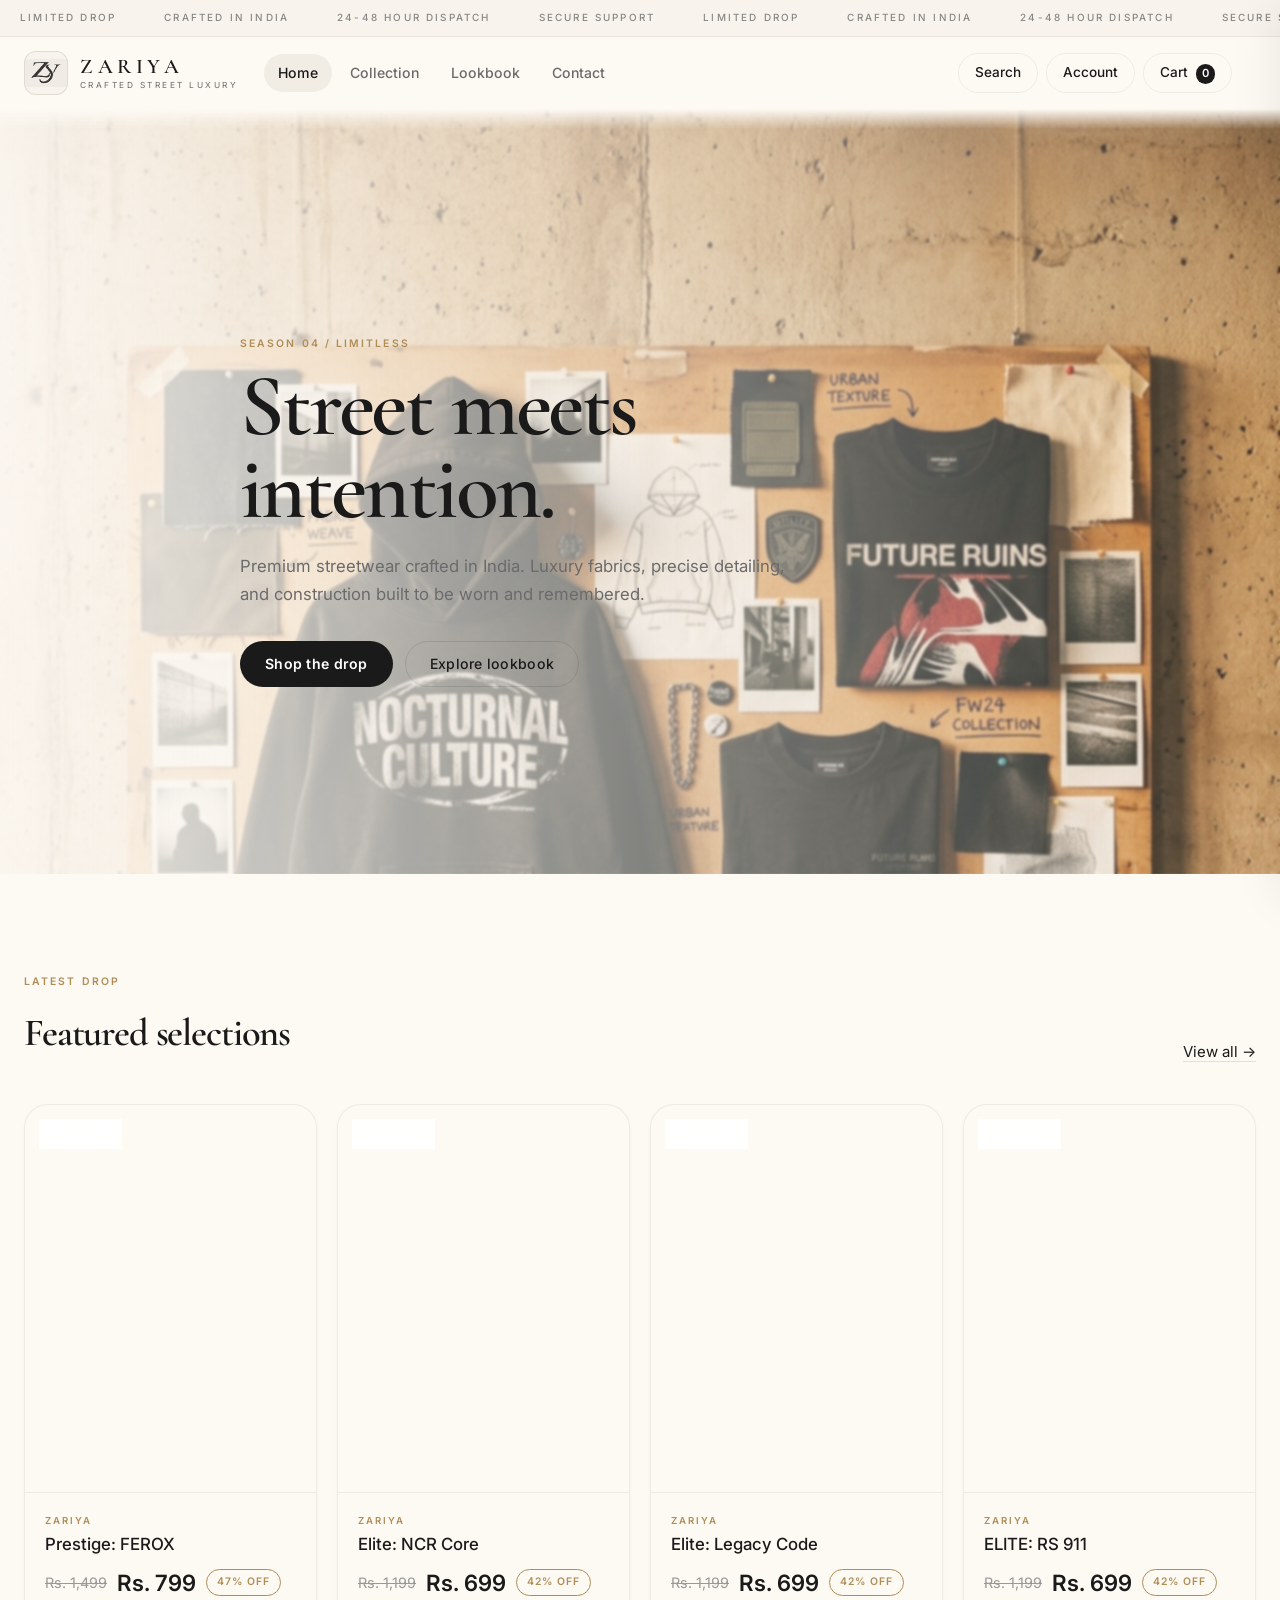
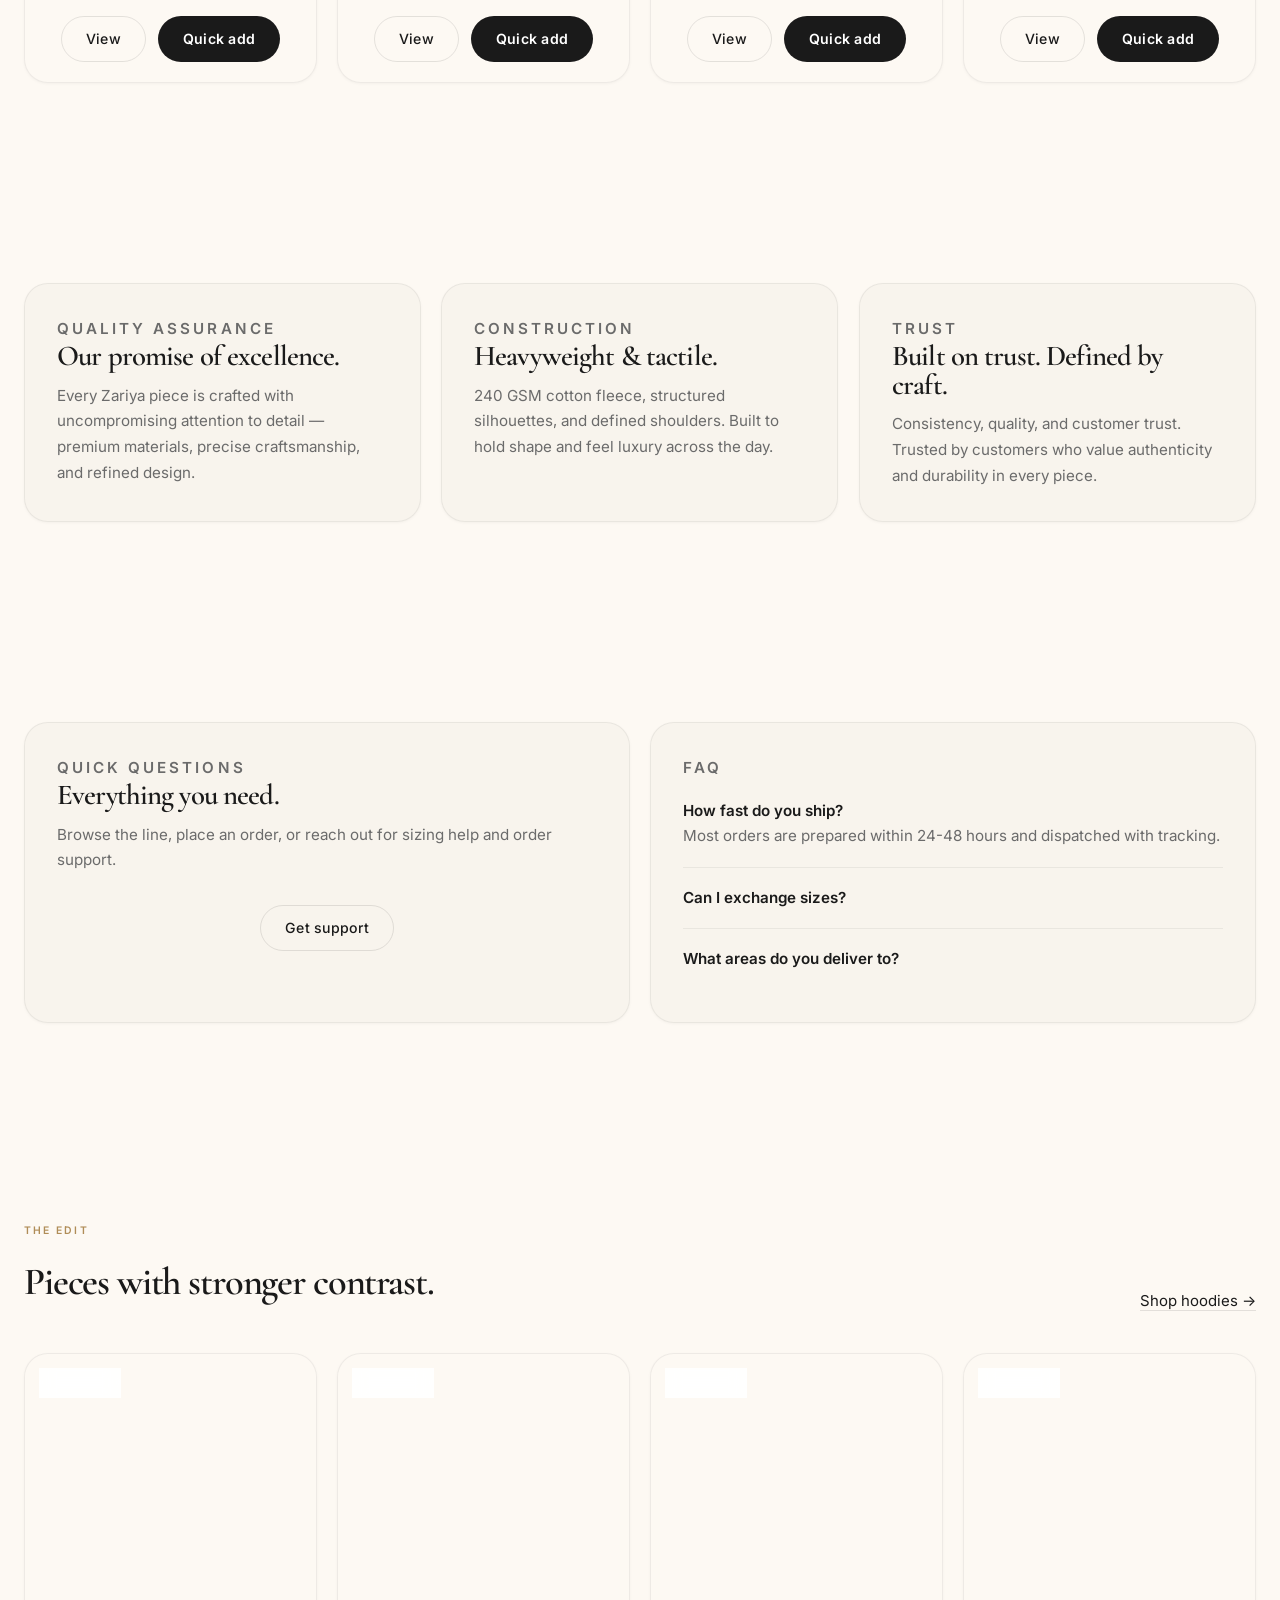
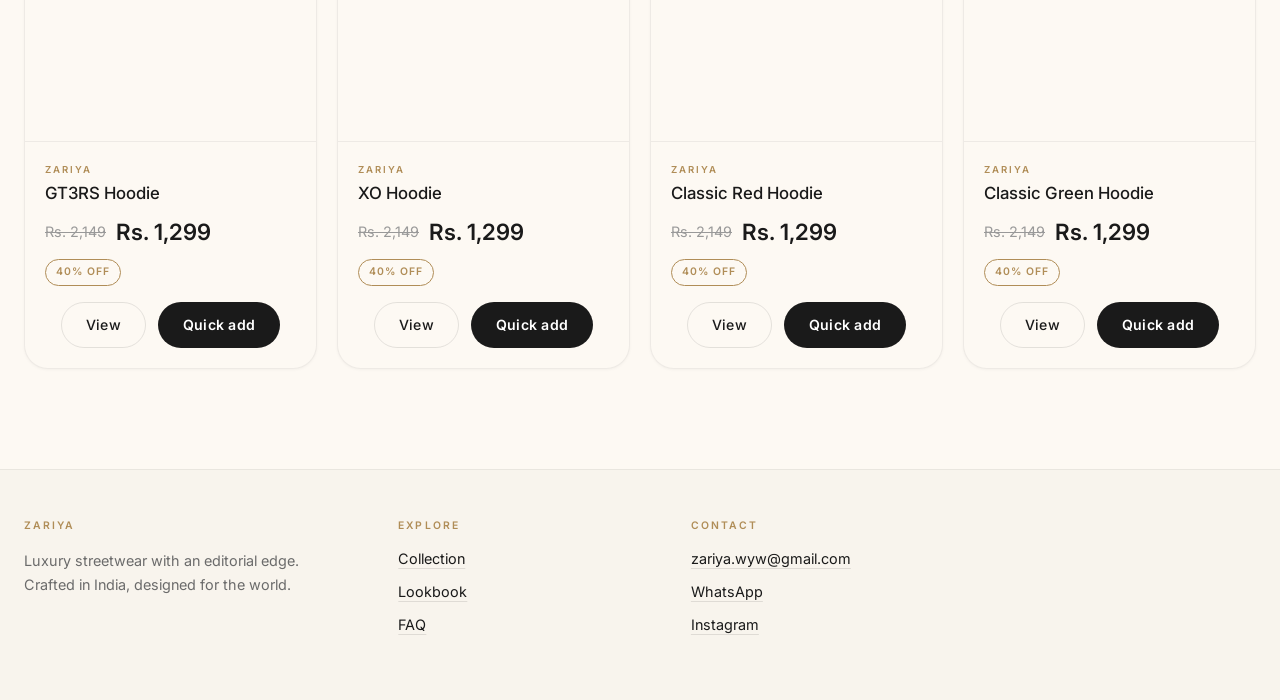
==== website/static-clone/index.html @ 21ad6975 "chore: prepare for deployment" ====
<!doctype html>
<html lang="en">
<head>
  <meta charset="UTF-8">
  <meta name="viewport" content="width=device-width, initial-scale=1.0">
  <title>Zariya | Crafted Street Luxury</title>
  <meta name="description" content="Zariya — luxury streetwear crafted in India. Limited drops, premium construction, and an editorial edge built for the culture.">
  <link rel="stylesheet" href="styles.css">
</head>
<body data-page="home">
  <!-- SPLASH SCREEN -->
  <div class="splash-screen" id="splash-screen">
    <span class="splash-text">ZARIYA</span>
    <img class="splash-logo" src="images/logo.jpeg" alt="Zariya monogram">
    <span class="splash-subtitle">crafted street luxury</span>
  </div>

  <header class="site-header">
    <div class="announcement-bar">
      <div class="marquee-track">
        <span>LIMITED DROP</span><span>CRAFTED IN INDIA</span><span>24-48 HOUR DISPATCH</span><span>SECURE SUPPORT</span><span>LIMITED DROP</span><span>CRAFTED IN INDIA</span><span>24-48 HOUR DISPATCH</span><span>SECURE SUPPORT</span>
      </div>
    </div>
    <div class="container header-row">
      <button class="menu-toggle" type="button" data-action="menu">Menu</button>
      <a class="logo" href="index.html" aria-label="Zariya home">
        <span class="logo-mark" aria-hidden="true"><img class="logo-monogram" src="images/logo.jpeg" alt=""></span>
        <span class="logo-word">
          <span class="logo-title">ZARIYA</span>
          <span class="logo-subtitle">crafted street luxury</span>
        </span>
      </a>
      <nav class="main-nav">
        <a class="active" href="index.html">Home</a>
        <a href="collection.html">Collection</a>
        <a href="index.html#lookbook">Lookbook</a>
        <a href="contact.html">Contact</a>
      </nav>
      <div class="header-actions">
        <button type="button" data-action="search">Search</button>
        <button type="button" data-action="account">Account</button>
        <button type="button" data-action="cart">Cart <span class="cart-count" data-cart-count>0</span></button>
      </div>
    </div>
  </header>

  <main>
    <!-- HERO – with product slideshow background -->
    <section class="hero section hero-slideshow">
      <!-- Slideshow background images -->
      <div class="hero-slides" id="hero-slides">
        <div class="hero-slide is-active" style="background-image: url('images/hero_slide_1.png')"></div>
        <div class="hero-slide" style="background-image: url('images/hero_slide_2.png')"></div>
        <div class="hero-slide" style="background-image: url('images/hero_slide_3.png')"></div>
        <div class="hero-slide" style="background-image: url('images/product_tshirt_1.png')"></div>
        <div class="hero-slide" style="background-image: url('images/product_hoodie_1.png')"></div>
      </div>
      <div class="hero-overlay"></div>
      <div class="container hero-grid">
        <div class="hero-copy reveal">
          <p class="eyebrow">Season 04 / Limitless</p>
          <h1>Street meets intention.</h1>
          <p class="hero-text">Premium streetwear crafted in India. Luxury fabrics, precise detailing, and construction built to be worn and remembered.</p>
          <div class="hero-actions">
            <a class="button button-solid" href="collection.html">Shop the drop</a>
            <a class="button button-ghost" href="#lookbook">Explore lookbook</a>
          </div>
        </div>
      </div>
    </section>

    <!-- MARQUEE -->
    <section class="marquee section-tight" aria-label="Brand highlights">
      <div class="marquee-track marquee-track-dark">
        <span>LIMITED QUANTITIES</span><span>EDITORIAL FIT</span><span>FAST SUPPORT</span><span>FREE EXCHANGES</span><span>LIMITED QUANTITIES</span><span>EDITORIAL FIT</span><span>FAST SUPPORT</span><span>FREE EXCHANGES</span>
      </div>
    </section>

    <!-- FEATURED PRODUCTS -->
    <section class="section" id="lookbook">
      <div class="container section-head">
        <div>
          <p class="eyebrow">Latest drop</p>
          <h2>Featured selections</h2>
        </div>
        <a class="text-link" href="collection.html">View all →</a>
      </div>
      <div class="container">
        <div id="featured-grid" class="product-grid"></div>
      </div>
    </section>

    <!-- BRAND PILLARS – 3 clean cards -->
    <section class="section">
      <div class="container editorial-grid">
        <article class="editorial-card reveal">
          <p class="eyebrow">Quality assurance</p>
          <h3>Our promise of excellence.</h3>
          <p>Every Zariya piece is crafted with uncompromising attention to detail — premium materials, precise craftsmanship, and refined design.</p>
        </article>
        <article class="editorial-card reveal">
          <p class="eyebrow">Construction</p>
          <h3>Heavyweight & tactile.</h3>
          <p>240 GSM cotton fleece, structured silhouettes, and defined shoulders. Built to hold shape and feel luxury across the day.</p>
        </article>
        <article class="editorial-card reveal">
          <p class="eyebrow">Trust</p>
          <h3>Built on trust. Defined by craft.</h3>
          <p>Consistency, quality, and customer trust. Trusted by customers who value authenticity and durability in every piece.</p>
        </article>
      </div>
    </section>

    <!-- FAQ + SUPPORT -->
    <section class="section">
      <div class="container split-grid">
        <article class="panel reveal">
          <p class="eyebrow">Quick questions</p>
          <h2>Everything you need.</h2>
          <p>Browse the line, place an order, or reach out for sizing help and order support.</p>
          <div class="inline-actions">
            <a class="button button-ghost" href="contact.html#support">Get support</a>
          </div>
        </article>
        <article class="panel reveal faq-panel">
          <p class="eyebrow">FAQ</p>
          <details open>
            <summary>How fast do you ship?</summary>
            <p>Most orders are prepared within 24-48 hours and dispatched with tracking.</p>
          </details>
          <details>
            <summary>Can I exchange sizes?</summary>
            <p>Yes. Reach out via WhatsApp or email and we'll sort it quickly.</p>
          </details>
          <details>
            <summary>What areas do you deliver to?</summary>
            <p>We deliver across India. International shipping is available on request — reach out to our support team for details.</p>
          </details>
        </article>
      </div>
    </section>

    <!-- THE EDIT – Secondary product grid -->
    <section class="section">
      <div class="container section-head">
        <div>
          <p class="eyebrow">The edit</p>
          <h2>Pieces with stronger contrast.</h2>
        </div>
        <a class="text-link" href="collection.html?type=hoodie">Shop hoodies →</a>
      </div>
      <div class="container">
        <div id="edit-grid" class="product-grid"></div>
      </div>
    </section>
  </main>

  <footer class="site-footer">
    <div class="container footer-grid">
      <div>
        <p class="eyebrow">Zariya</p>
        <p class="footer-copy">Luxury streetwear with an editorial edge. Crafted in India, designed for the world.</p>
      </div>
      <div>
        <p class="eyebrow">Explore</p>
        <div class="footer-links">
          <a href="collection.html">Collection</a>
          <a href="index.html#lookbook">Lookbook</a>
          <a href="contact.html#faq">FAQ</a>
        </div>
      </div>
      <div>
        <p class="eyebrow">Contact</p>
        <div class="footer-links">
          <a href="mailto:zariya.wyw@gmail.com">zariya.wyw@gmail.com</a>
          <a href="https://wa.me/916399008999" target="_blank" rel="noreferrer">WhatsApp</a>
          <a href="https://www.instagram.com/zariya.wear/" target="_blank" rel="noreferrer">Instagram</a>
        </div>
      </div>

    </div>
  </footer>

  <script src="data.js?v=2"></script>
  <script src="app.js?v=2"></script>
  <script>
    // Splash screen — shows once per session
    (function() {
      const splash = document.getElementById('splash-screen');
      if (!splash) return;
      if (sessionStorage.getItem('zariya.splash.seen')) {
        splash.remove();
        return;
      }
      document.body.style.overflow = 'hidden';
      setTimeout(() => {
        splash.classList.add('fade-out');
        document.body.style.overflow = '';
        sessionStorage.setItem('zariya.splash.seen', '1');
        setTimeout(() => splash.remove(), 700);
      }, 2200);
    })();

    // Hero slideshow — smooth crossfade
    (function() {
      const slides = document.querySelectorAll('.hero-slide');
      if (slides.length < 2) return;
      let current = 0;
      setInterval(() => {
        slides[current].classList.remove('is-active');
        current = (current + 1) % slides.length;
        slides[current].classList.add('is-active');
      }, 4000);
    })();
  </script>
</body>
</html>
---- website/static-clone/styles.css ----
@import url('https://fonts.googleapis.com/css2?family=Cormorant+Garamond:wght@400;500;600;700&family=Inter:wght@300;400;500;600&family=Montserrat:wght@400;500;600;700;800&display=swap');

/* ===== DESIGN TOKENS ===== */
:root {
  --bg: #fdf9f3;
  --bg-soft: #f8f4ed;
  --panel: #f2ede4;
  --panel-2: #ebe6dc;
  --line: rgba(0, 0, 0, 0.06);
  --line-strong: rgba(0, 0, 0, 0.10);
  --text: #1a1a1a;
  --text-secondary: #2d2d2d;
  --muted: #6b6b6b;
  --muted-2: #999999;
  --accent: #b08d57;
  --accent-2: #8c6d3f;
  --accent-light: rgba(176, 141, 87, 0.08);
  --paper: #1a1a1a;
  --shadow-sm: 0 1px 3px rgba(0, 0, 0, 0.04);
  --shadow: 0 8px 32px rgba(0, 0, 0, 0.06);
  --shadow-lg: 0 24px 64px rgba(0, 0, 0, 0.08);
  --radius-xl: 24px;
  --radius-lg: 18px;
  --radius-md: 14px;
  --radius-sm: 10px;
  --radius-pill: 999px;
  --ease-out: cubic-bezier(0.16, 1, 0.3, 1);
  --ease-bounce: cubic-bezier(0.34, 1.56, 0.64, 1);
}

/* ===== RESET ===== */
*, *::before, *::after { box-sizing: border-box; }

html {
  scroll-behavior: smooth;
  scroll-padding-top: 100px;
  -webkit-font-smoothing: antialiased;
  -moz-osx-font-smoothing: grayscale;
}

body {
  margin: 0;
  color: var(--text);
  font-family: 'Inter', -apple-system, BlinkMacSystemFont, 'Segoe UI', sans-serif;
  font-weight: 400;
  font-size: 15px;
  line-height: 1.6;
  background: var(--bg);
  min-height: 100vh;
  overflow-x: hidden;
}

body.modal-open,
body.menu-open {
  overflow: hidden;
}

a {
  color: inherit;
  text-decoration: none;
}

button, input, select, textarea {
  font: inherit;
}

button {
  cursor: pointer;
}

img {
  max-width: 100%;
  display: block;
}

/* ===== LAYOUT ===== */
.container {
  width: min(1400px, calc(100% - 48px));
  margin: 0 auto;
}

.section {
  padding: 100px 0;
}

.section-tight {
  padding: 28px 0;
}

.section-head {
  display: flex;
  justify-content: space-between;
  align-items: end;
  gap: 20px;
  margin-bottom: 40px;
}

/* ===== TYPOGRAPHY ===== */
.section-head h2,
.panel h2,
.campaign-card h2,
.editorial-card h3,
.store-card h3,
.product-summary h1,
.hero-copy h1,
.collection-hero h1,
.contact-hero h1 {
  font-family: 'Cormorant Garamond', Georgia, serif;
  letter-spacing: -0.03em;
  color: var(--text);
  font-weight: 600;
}

.section-head h2 {
  margin: 0;
  font-size: clamp(1.8rem, 3vw, 2.8rem);
}

.eyebrow {
  margin: 0 0 12px;
  color: var(--accent);
  text-transform: uppercase;
  letter-spacing: 0.2em;
  font-size: 0.65rem;
  font-weight: 600;
}

.muted {
  color: var(--muted);
}

.text-link {
  color: var(--text);
  text-decoration: underline;
  text-underline-offset: 4px;
  text-decoration-color: var(--line-strong);
  transition: text-decoration-color 0.3s ease;
}

.text-link:hover {
  text-decoration-color: var(--accent);
}

/* ===== HEADER ===== */
.site-header {
  position: sticky;
  top: 0;
  z-index: 50;
  background: var(--bg);
  border-bottom: none;
}

.site-header::after {
  content: '';
  position: absolute;
  bottom: -20px;
  left: 0;
  right: 0;
  height: 20px;
  background: linear-gradient(to bottom, var(--bg), transparent);
  pointer-events: none;
  z-index: 49;
}

.announcement-bar {
  border-bottom: 1px solid var(--line);
  overflow: hidden;
  background: var(--bg-soft);
}

.marquee-track {
  display: inline-flex;
  gap: 48px;
  min-width: max-content;
  padding: 10px 20px;
  text-transform: uppercase;
  letter-spacing: 0.22em;
  font-size: 0.62rem;
  font-weight: 500;
  color: var(--muted);
  animation: marquee 28s linear infinite;
}

.marquee-track span {
  opacity: 0.8;
  white-space: nowrap;
}

.marquee-track-dark {
  color: var(--text-secondary);
}

.header-row {
  min-height: 72px;
  display: grid;
  grid-template-columns: auto auto minmax(0, 1fr) auto;
  align-items: center;
  gap: 24px;
}

/* ===== LOGO ===== */
.logo {
  display: inline-flex;
  align-items: center;
  gap: 12px;
  padding: 8px 2px 8px 0;
  min-width: 0;
  justify-self: start;
  transition: opacity 0.3s ease;
}

.logo:hover {
  opacity: 0.7;
}

.logo-mark {
  position: relative;
  width: 44px;
  height: 44px;
  border-radius: 12px;
  border: 1px solid var(--line-strong);
  background: var(--bg-soft);
  overflow: hidden;
  flex: 0 0 auto;
  transition: transform 0.4s var(--ease-bounce);
}

.logo-mark::before { content: none; }
.logo-mark::after { content: none; }

.logo-monogram {
  width: 100%;
  height: 100%;
  object-fit: contain;
  display: block;
  mix-blend-mode: multiply;
}

.logo-word {
  display: grid;
  line-height: 1;
  gap: 3px;
}

.logo-title {
  font-family: 'Cormorant Garamond', Georgia, serif;
  font-size: 1.3rem;
  letter-spacing: 0.22em;
  text-transform: uppercase;
  color: var(--text);
  font-weight: 600;
}

.logo-subtitle {
  font-size: 0.52rem;
  letter-spacing: 0.3em;
  text-transform: uppercase;
  color: var(--muted);
  white-space: nowrap;
}

.logo:hover .logo-mark {
  transform: rotate(3deg) scale(1.04);
}

/* ===== NAVIGATION ===== */
.main-nav {
  display: flex;
  flex-wrap: wrap;
  gap: 4px;
}

.main-nav a {
  color: var(--muted);
  transition: all 0.3s ease;
  padding: 8px 14px;
  border-radius: var(--radius-pill);
  font-size: 0.88rem;
  font-weight: 500;
}

.main-nav a:hover {
  color: var(--text);
  background: var(--panel);
}

.main-nav a.active {
  color: var(--text);
  background: var(--panel);
}

.header-actions {
  display: flex;
  align-items: center;
  gap: 8px;
  flex-wrap: wrap;
  justify-self: end;
  margin-left: auto;
}

.header-actions button,
.menu-toggle {
  border: 1px solid var(--line);
  background: transparent;
  color: var(--text);
  border-radius: var(--radius-pill);
  padding: 8px 16px;
  font-size: 0.85rem;
  font-weight: 500;
  transition: all 0.3s ease;
}

.header-actions button:hover,
.menu-toggle:hover {
  background: var(--panel);
  border-color: var(--line-strong);
}

.menu-toggle {
  display: none;
}

.cart-count {
  display: inline-flex;
  align-items: center;
  justify-content: center;
  min-width: 1.2rem;
  height: 1.2rem;
  margin-left: 4px;
  border-radius: 999px;
  background: var(--text);
  color: #fff;
  font-size: 0.7rem;
  font-weight: 600;
}

/* ===== HERO ===== */
.hero {
  padding-top: 80px;
  padding-bottom: 40px;
}

.hero-grid {
  display: grid;
  grid-template-columns: 1fr;
  gap: 48px;
  align-items: center;
  text-align: center;
  max-width: 800px;
  margin: 0 auto;
}

.hero-copy,
.hero-visual,
.collection-hero-grid > *,
.contact-hero-grid > * {
  min-width: 0;
}

.hero-copy h1,
.collection-hero h1,
.contact-hero h1 {
  margin: 0;
  font-size: clamp(3rem, 7vw, 5.5rem);
  line-height: 0.95;
  text-wrap: balance;
}

.hero-text {
  max-width: 50ch;
  font-size: 1.05rem;
  line-height: 1.7;
  color: var(--muted);
  margin: 20px auto 0;
}

.hero-actions,
.inline-actions,
.action-row,
.card-actions {
  display: flex;
  flex-wrap: wrap;
  gap: 12px;
  margin-top: 32px;
  justify-content: center;
}

.hero-visual {
  display: none;
}

/* ===== HERO SLIDESHOW ===== */
.hero-slideshow {
  position: relative;
  overflow: hidden;
  min-height: 85vh;
  display: flex;
  align-items: center;
}

.hero-slides {
  position: absolute;
  inset: 0;
  z-index: 0;
}

.hero-slide {
  position: absolute;
  inset: 0;
  background-size: cover;
  background-position: center top;
  opacity: 0;
  transition: opacity 1.5s ease-in-out;
  will-change: opacity;
}

.hero-slide.is-active {
  opacity: 1;
}

.hero-overlay {
  position: absolute;
  inset: 0;
  z-index: 1;
  background: linear-gradient(
    90deg,
    rgba(253, 249, 243, 0.95) 0%,
    rgba(253, 249, 243, 0.6) 40%,
    rgba(253, 249, 243, 0.1) 100%
  );
  backdrop-filter: blur(1px);
}

.hero-slideshow .container {
  position: relative;
  z-index: 2;
}

.hero-slideshow .hero-copy {
  text-align: left;
  max-width: 640px;
}

.hero-slideshow .hero-actions {
  justify-content: flex-start;
}

.hero-slideshow .hero-text {
  margin: 20px 0 0;
}

/* ===== MARQUEE ===== */
.marquee {
  border-top: 1px solid var(--line);
  border-bottom: 1px solid var(--line);
  overflow: hidden;
  background: var(--bg-soft);
}

/* Hide the marquee banner under the hero on home page */
[data-page="home"] main > .marquee {
  display: none;
}

/* ===== CARDS ===== */
.campaign-card,
.panel,
.editorial-card,
.store-card,
.product-card,
.filter-panel,
.product-summary,
.contact-form,
.contact-side .panel,
.faq-panel,
.modal-card,
.side-drawer,
.mobile-menu-inner,
.collection-hero-panel {
  border: 1px solid var(--line);
  border-radius: var(--radius-xl);
  background: var(--bg-soft);
  box-shadow: var(--shadow-sm);
}

.campaign-card {
  padding: 32px;
  min-height: 100%;
  position: relative;
  overflow: hidden;
  background: var(--bg-soft);
}

.campaign-card::before {
  content: '';
  position: absolute;
  inset: 0;
  background: radial-gradient(circle at 80% 0%, var(--accent-light), transparent 60%);
  pointer-events: none;
}

.campaign-card-large {
  min-height: 280px;
  display: flex;
  flex-direction: column;
  justify-content: space-between;
}

.campaign-card-large h2 {
  margin: 0;
  font-size: clamp(1.8rem, 3vw, 3rem);
  line-height: 1;
}

.campaign-card p,
.campaign-card span,
.campaign-card strong,
.campaign-card h2 {
  position: relative;
  z-index: 1;
}

.campaign-card-small {
  min-height: 160px;
  display: flex;
  flex-direction: column;
  justify-content: end;
}

.campaign-card-small span {
  color: var(--accent);
  letter-spacing: 0.3em;
  font-size: 0.7rem;
  font-weight: 600;
}

.campaign-card-small strong {
  display: block;
  margin: 12px 0 6px;
  font-size: 1.2rem;
}

.campaign-card-small p {
  color: var(--muted);
  margin: 0;
  line-height: 1.6;
  font-size: 0.9rem;
}

.campaign-card-small.alt::before {
  background: radial-gradient(circle at 20% 80%, var(--accent-light), transparent 50%);
}

/* ===== EDITORIAL ===== */
.editorial-grid,
.split-grid,
.contact-layout,
.location-grid,
.faq-grid {
  display: grid;
  gap: 20px;
}

.editorial-grid {
  grid-template-columns: repeat(3, minmax(0, 1fr));
}

.editorial-card,
.store-card,
.panel,
.contact-form,
.contact-side .panel,
.collection-hero-panel,
.filter-panel {
  padding: 32px;
}

.filter-panel .eyebrow {
  font-size: 0.6rem;
}

.filter-panel .filter-stack {
  display: grid;
  gap: 8px;
}

.editorial-card h3,
.store-card h3,
.panel h2 {
  margin: 0 0 12px;
  font-size: 1.8rem;
  line-height: 1;
}

.editorial-card p,
.store-card p,
.panel p {
  margin: 0;
  color: var(--muted);
  line-height: 1.7;
  font-size: 0.95rem;
}

.editorial-card {
  background: var(--bg-soft);
  transition: transform 0.5s var(--ease-out), box-shadow 0.5s var(--ease-out);
}

.editorial-card:hover {
  transform: translateY(-4px) !important;
  box-shadow: var(--shadow-lg);
}

/* ===== SPLIT / FAQ ===== */
.split-grid {
  grid-template-columns: minmax(0, 1fr) minmax(0, 1fr);
}

.faq-panel details,
.product-details details {
  padding: 18px 0;
  border-top: 1px solid var(--line);
}

.faq-panel details:first-of-type,
.product-details details:first-of-type {
  border-top: 0;
}

/* FAQ grid items on the contact page - each is a standalone panel */
.faq-grid details.panel {
  padding: 28px 32px;
  border-top: none;
}

.faq-grid details.panel summary {
  font-size: 1rem;
  line-height: 1.4;
  margin-bottom: 0;
}

.faq-grid details[open].panel summary {
  margin-bottom: 12px;
}

.faq-grid details.panel p {
  margin: 0;
  color: var(--muted);
  line-height: 1.7;
  font-size: 0.92rem;
}

summary {
  list-style: none;
  cursor: pointer;
  font-weight: 600;
  font-size: 0.95rem;
  transition: color 0.3s ease;
}

summary:hover {
  color: var(--accent);
}

summary::-webkit-details-marker {
  display: none;
}

.faq-panel p,
.product-details p,
.faq-grid p {
  color: var(--muted);
  line-height: 1.7;
}

/* ===== BUTTONS ===== */
.button {
  position: relative;
  display: inline-flex;
  align-items: center;
  justify-content: center;
  gap: 8px;
  min-height: 46px;
  border-radius: var(--radius-pill);
  padding: 0 24px;
  border: 1px solid var(--line-strong);
  background: transparent;
  color: var(--text);
  font-weight: 500;
  font-size: 0.88rem;
  letter-spacing: 0.02em;
  transition: all 0.3s var(--ease-out);
  overflow: hidden;
}

.button::before {
  content: none;
}

.button:hover:not(:active) {
  transform: translateY(-1px);
  box-shadow: var(--shadow);
}

.button:active {
  transform: translateY(0);
}

.button-solid {
  background: var(--text);
  border-color: transparent;
  color: #fff;
  font-weight: 600;
}

.button-solid:hover:not(:active) {
  background: var(--text-secondary);
  box-shadow: 0 8px 24px rgba(0, 0, 0, 0.15);
}

.button-ghost {
  background: transparent;
}

.button-ghost:hover:not(:active) {
  background: var(--panel);
  border-color: var(--line-strong);
}

/* ===== PRODUCT GRID ===== */
.product-grid {
  display: grid;
  grid-template-columns: repeat(4, minmax(0, 1fr));
  gap: 20px;
}

.product-card {
  overflow: hidden;
  background: var(--bg);
  transition: transform 0.5s var(--ease-out), box-shadow 0.5s var(--ease-out);
}

.product-card:hover {
  transform: translateY(-6px) !important;
  box-shadow: var(--shadow-lg);
}

.product-card-media {
  display: block;
  position: relative;
  aspect-ratio: 3 / 4;
  overflow: hidden;
  border-bottom: 1px solid var(--line);
}

.product-card-art,
.product-gallery-main,
.search-result-art {
  position: relative;
  isolation: isolate;
  overflow: hidden;
  background: var(--panel);
}

.product-card-art::before,
.product-gallery-main::before,
.search-result-art::before {
  content: '';
  position: absolute;
  inset: 0;
  background: linear-gradient(180deg, rgba(255, 255, 255, 0) 0%, rgba(0, 0, 0, 0.15) 100%);
  z-index: 1;
}

.product-card-art::after,
.product-gallery-main::after,
.search-result-art::after {
  content: '';
  position: absolute;
  inset: 0;
  background: linear-gradient(180deg, transparent 50%, rgba(0, 0, 0, 0.25) 100%);
  z-index: 2;
}

.product-card-image,
.search-result-image,
.drawer-item-image,
.product-hero-image {
  position: absolute;
  inset: 0;
  width: 100%;
  height: 100%;
  object-fit: cover;
  object-position: center;
  z-index: 0;
  transition: transform 0.7s var(--ease-out);
}

.product-card:hover .product-card-image {
  transform: scale(1.06);
}

.product-card-art span,
.search-result-art span,
.gallery-main-label {
  position: absolute;
  left: 18px;
  bottom: 16px;
  z-index: 3;
  font-family: 'Cormorant Garamond', Georgia, serif;
  font-size: 1.6rem;
  line-height: 0.95;
  letter-spacing: 0.02em;
  text-transform: uppercase;
  color: #fff;
  font-weight: 600;
}

.product-card-art span {
  max-width: 72%;
}

.gallery-main-label {
  left: 28px;
  bottom: 28px;
  max-width: 72%;
  font-size: clamp(2.5rem, 5vw, 4.5rem);
  line-height: 0.9;
}

.product-card-badge {
  position: absolute;
  top: 14px;
  left: 14px;
  z-index: 3;
  border-radius: var(--radius-pill);
  padding: 6px 12px;
  background: rgba(255, 255, 255, 0.92);
  backdrop-filter: blur(8px);
  border: 1px solid rgba(0, 0, 0, 0.06);
  font-size: 0.6rem;
  text-transform: uppercase;
  letter-spacing: 0.18em;
  font-weight: 600;
  color: var(--text);
}

.product-card-body {
  padding: 20px;
}

.vendor {
  margin: 0 0 6px;
  color: var(--accent);
  letter-spacing: 0.2em;
  text-transform: uppercase;
  font-size: 0.6rem;
  font-weight: 600;
}

.product-title {
  margin: 0 0 10px;
  font-size: 1.05rem;
  line-height: 1.2;
  font-weight: 500;
}

.price-row {
  display: flex;
  flex-wrap: wrap;
  align-items: center;
  gap: 10px;
}

.old-price {
  color: var(--muted-2);
  text-decoration: line-through;
  font-size: 0.9rem;
}

.price {
  font-size: 1.4rem;
  font-weight: 600;
}

.badge {
  border-radius: var(--radius-pill);
  padding: 4px 10px;
  border: 1px solid var(--accent);
  color: var(--accent);
  font-size: 0.65rem;
  letter-spacing: 0.1em;
  font-weight: 600;
}

.card-actions {
  margin-top: 16px;
}

/* ===== COLLECTION HERO ===== */
.collection-hero-grid,
.contact-hero-grid {
  display: grid;
  grid-template-columns: minmax(0, 1.1fr) minmax(300px, 0.9fr);
  gap: 40px;
  align-items: center;
}

.collection-hero h1,
.contact-hero h1 {
  margin: 0;
  font-size: clamp(2.6rem, 6vw, 4.5rem);
  line-height: 0.95;
}

.collection-hero-panel .mini-stats {
  display: grid;
  grid-template-columns: repeat(3, minmax(0, 1fr));
  gap: 12px;
  margin: 18px 0;
}

.collection-hero-panel .mini-stats div {
  padding: 16px;
  border: 1px solid var(--line);
  border-radius: var(--radius-md);
  background: var(--bg-soft);
}

.collection-hero-panel .mini-stats strong {
  display: block;
  font-size: 1.2rem;
  margin-bottom: 4px;
}

.collection-hero-panel .mini-stats span {
  color: var(--muted);
  font-size: 0.8rem;
}

/* ===== TOOLBAR ===== */
.collection-toolbar {
  display: grid;
  grid-template-columns: 1fr 240px auto;
  gap: 14px;
  align-items: end;
}

.field {
  display: grid;
  gap: 8px;
}

.field span {
  color: var(--muted);
  font-size: 0.7rem;
  letter-spacing: 0.14em;
  text-transform: uppercase;
  font-weight: 600;
}

/* ===== INPUTS ===== */
.field input,
.field select,
.field textarea,
.newsletter-form input,
.contact-form input,
.contact-form select,
.contact-form textarea {
  width: 100%;
  border: 1px solid var(--line-strong);
  border-radius: var(--radius-md);
  padding: 12px 16px;
  color: var(--text);
  background: var(--bg);
  outline: none;
  font-size: 0.9rem;
  transition: all 0.3s ease;
}

.field input:focus,
.field select:focus,
.field textarea:focus,
.newsletter-form input:focus,
.contact-form input:focus,
.contact-form select:focus,
.contact-form textarea:focus,
input:focus,
textarea:focus,
select:focus {
  border-color: var(--accent);
  box-shadow: 0 0 0 3px var(--accent-light);
}

input[type="email"],
input[type="password"],
input[type="text"],
input[type="search"],
textarea,
select {
  transition: all 0.3s ease;
}

/* ===== AUTH ===== */
.auth-tabs {
  display: flex;
  gap: 12px;
  margin-bottom: 24px;
  border-bottom: 1px solid var(--line);
}

.auth-tab {
  flex: 1;
  padding: 12px 0;
  border: none;
  background: none;
  color: var(--muted);
  font-size: 0.88rem;
  font-weight: 500;
  letter-spacing: 0.06em;
  text-transform: uppercase;
  transition: color 0.3s ease;
  position: relative;
}

.auth-tab:hover {
  color: var(--text);
}

.auth-tab.active {
  color: var(--text);
}

.auth-tab.active::after {
  content: '';
  position: absolute;
  bottom: -1px;
  left: 0;
  right: 0;
  height: 2px;
  background: var(--text);
}

.auth-form {
  display: none;
  gap: 14px;
  opacity: 1;
  pointer-events: auto;
}

.auth-form.active {
  display: grid;
}

/* ===== COLLECTION LAYOUT ===== */
.collection-layout {
  display: grid;
  grid-template-columns: 260px minmax(0, 1fr);
  gap: 28px;
  align-items: start;
}

.filter-stack {
  display: grid;
  gap: 8px;
}

.chip,
.size-button,
.quantity-control button {
  border: 1px solid var(--line-strong);
  border-radius: var(--radius-pill);
  background: transparent;
  color: var(--text);
  padding: 10px 16px;
  font-size: 0.88rem;
  font-weight: 500;
  transition: all 0.3s ease;
}

.chip {
  display: block;
  width: 100%;
  text-align: left;
  padding: 10px 16px;
  border: 1px solid var(--line);
  background: transparent;
  border-radius: var(--radius-pill);
  color: var(--text);
  font-size: 0.88rem;
  cursor: pointer;
}

.chip:hover {
  background: var(--panel);
  border-color: var(--line-strong);
}

.chip.is-active,
.size-button.is-active {
  background: var(--text);
  border-color: transparent;
  color: #fff;
  font-weight: 600;
}

.size-button {
  transition: all 0.3s var(--ease-bounce);
}

.size-button:hover {
  transform: scale(1.06);
  border-color: var(--text);
}

.size-button.is-active {
  box-shadow: 0 4px 16px rgba(0, 0, 0, 0.12);
}

.panel-note,
.results-bar {
  display: flex;
  justify-content: space-between;
  gap: 12px;
  align-items: end;
  margin-top: 20px;
}

.results-bar {
  margin-bottom: 18px;
}

/* ===== PRODUCT PAGE ===== */
.product-hero {
  padding-top: 48px;
}

.product-gallery {
  display: grid;
  grid-template-columns: minmax(0, 1fr) 240px;
  gap: 14px;
  align-content: start;
}

.product-gallery-main {
  min-height: 600px;
  border-radius: var(--radius-xl);
  border: 1px solid var(--line);
  background: var(--panel);
}

.product-gallery-main::before,
.search-result-art::before {
  border-radius: inherit;
}

.product-gallery-main::after {
  border-radius: inherit;
}

.product-gallery-stack {
  display: grid;
  gap: 14px;
}

.gallery-chip {
  position: relative;
  min-height: 180px;
  padding: 20px;
  display: flex;
  flex-direction: column;
  justify-content: end;
  border: 1px solid var(--line);
  border-radius: var(--radius-lg);
  background: var(--bg-soft);
  overflow: hidden;
}

.gallery-chip::before {
  content: '';
  position: absolute;
  inset: 0;
  background: radial-gradient(circle at 80% 20%, var(--accent-light), transparent 50%);
  z-index: 0;
}

.gallery-chip span,
.gallery-chip strong {
  position: relative;
  z-index: 1;
}

.gallery-chip span {
  color: var(--accent);
  text-transform: uppercase;
  letter-spacing: 0.16em;
  font-size: 0.65rem;
  font-weight: 600;
}

.gallery-chip strong {
  margin-top: 8px;
  font-size: 1.1rem;
}

.product-summary {
  padding: 32px;
}

.product-summary h1 {
  margin: 0 0 12px;
  font-size: clamp(2.5rem, 5vw, 4rem);
  line-height: 0.96;
}

.product-copy {
  color: var(--muted);
  line-height: 1.8;
  margin: 16px 0 0;
  font-size: 0.95rem;
}

.meta-grid {
  display: grid;
  grid-template-columns: repeat(2, minmax(0, 1fr));
  gap: 12px;
  margin: 24px 0;
}

.meta-grid div {
  padding: 14px 16px;
  border: 1px solid var(--line);
  border-radius: var(--radius-md);
  background: var(--bg-soft);
}

.meta-grid span {
  display: block;
  color: var(--muted);
  font-size: 0.7rem;
  text-transform: uppercase;
  letter-spacing: 0.12em;
  font-weight: 600;
  margin-bottom: 6px;
}

.meta-grid strong {
  font-size: 0.95rem;
}

.size-options {
  display: flex;
  flex-wrap: wrap;
  gap: 10px;
  margin-top: 12px;
}

.quantity-row {
  margin-top: 20px;
}

.quantity-control {
  display: inline-flex;
  align-items: center;
  gap: 12px;
  padding: 6px;
  border: 1px solid var(--line);
  border-radius: var(--radius-pill);
}

.quantity-control strong {
  min-width: 28px;
  text-align: center;
}

.product-details {
  margin-top: 24px;
}

.product-details summary {
  font-size: 0.95rem;
}

/* ===== CONTACT ===== */
.contact-hero-grid {
  align-items: center;
}

.support-links {
  display: grid;
  gap: 10px;
  margin: 16px 0;
}

.support-links a,
.footer-links a {
  color: var(--text);
  text-decoration: underline;
  text-underline-offset: 4px;
  text-decoration-color: var(--line-strong);
  transition: text-decoration-color 0.3s ease;
}

.support-links a:hover,
.footer-links a:hover {
  text-decoration-color: var(--accent);
}

.contact-layout {
  grid-template-columns: minmax(0, 1.1fr) minmax(260px, 0.9fr);
  align-items: start;
}

.field-grid {
  display: grid;
  grid-template-columns: repeat(2, minmax(0, 1fr));
  gap: 12px;
}

.contact-side {
  display: grid;
  gap: 18px;
}

.location-grid {
  grid-template-columns: repeat(3, minmax(0, 1fr));
}

.faq-grid {
  grid-template-columns: repeat(3, minmax(0, 1fr));
}

/* ===== FOOTER ===== */
.site-footer {
  border-top: 1px solid var(--line);
  background: var(--bg-soft);
}

.footer-grid {
  display: grid;
  grid-template-columns: 1.3fr 1fr 1fr 1fr;
  gap: 20px;
  padding: 48px 0 64px;
}

.footer-copy {
  max-width: 36ch;
  color: var(--muted);
  line-height: 1.7;
  font-size: 0.9rem;
}

.footer-links {
  display: grid;
  gap: 10px;
  font-size: 0.9rem;
}

.newsletter-form {
  display: flex;
  gap: 8px;
  flex-wrap: wrap;
}

.newsletter-form input {
  flex: 1 1 150px;
}

/* ===== SIDE DRAWER ===== */
.side-drawer {
  position: fixed;
  right: 0;
  top: 0;
  width: min(440px, 100%);
  height: 100vh;
  z-index: 81;
  overflow-y: auto;
  background: var(--bg);
  padding: 28px;
  display: flex;
  flex-direction: column;
  gap: 18px;
  transform: translateX(102%);
  transition: transform 0.4s var(--ease-out), box-shadow 0.4s ease;
  box-shadow: -12px 0 48px rgba(0, 0, 0, 0.08);
  border-left: 1px solid var(--line);
}

.side-drawer.is-open {
  transform: translateX(0);
}

.drawer-head {
  display: flex;
  justify-content: space-between;
  gap: 16px;
  align-items: start;
}

.drawer-head h2,
.modal-card h2 {
  margin: 0;
  font-family: 'Cormorant Garamond', Georgia, serif;
  font-size: 1.8rem;
  line-height: 1;
  font-weight: 600;
}

.drawer-items {
  display: grid;
  gap: 14px;
  overflow: auto;
  padding-right: 6px;
  flex: 1 1 auto;
}

.drawer-item {
  display: grid;
  grid-template-columns: 90px minmax(0, 1fr);
  gap: 16px;
  padding: 16px;
  border: 1px solid var(--line);
  border-radius: var(--radius-lg);
  background: var(--bg-soft);
}

.drawer-item-art {
  position: relative;
  min-height: 120px;
  border-radius: var(--radius-md);
  overflow: hidden;
  aspect-ratio: 1;
}

.drawer-item-art::before {
  content: '';
  position: absolute;
  inset: 0;
  background: linear-gradient(180deg, rgba(0, 0, 0, 0.02), rgba(0, 0, 0, 0.3));
  z-index: 1;
}

.drawer-item-art span {
  position: absolute;
  left: 10px;
  bottom: 10px;
  z-index: 2;
  font-family: 'Cormorant Garamond', Georgia, serif;
  font-size: 1.2rem;
  line-height: 0.95;
  color: #fff;
  font-weight: 600;
}

.drawer-item h4,
.search-result h4 {
  margin: 0 0 4px;
  font-size: 0.95rem;
  font-weight: 600;
}

.drawer-item p,
.search-result p {
  margin: 0 0 4px;
  color: var(--muted);
  font-size: 0.88rem;
}

.qty {
  display: inline-flex;
  align-items: center;
  gap: 8px;
  margin-top: 10px;
}

.qty button {
  border: 1px solid var(--line-strong);
  background: transparent;
  color: var(--text);
  border-radius: 999px;
  width: 28px;
  height: 28px;
  font-size: 0.85rem;
  transition: all 0.2s ease;
}

.qty button:hover {
  background: var(--panel);
}

.drawer-footer {
  border-top: 1px solid var(--line);
  padding-top: 18px;
  display: grid;
  gap: 14px;
}

.drawer-total {
  display: flex;
  align-items: center;
  justify-content: space-between;
  gap: 10px;
}

/* ===== MODALS ===== */
.modal-shell {
  position: fixed;
  inset: 0;
  z-index: 82;
  display: grid;
  place-items: center;
  padding: 24px;
  background: rgba(253, 249, 243, 0.7);
  backdrop-filter: blur(12px);
  transform: translateY(0);
  opacity: 0;
  transition: opacity 0.4s ease;
  pointer-events: none;
}

.modal-shell.is-open {
  opacity: 1;
  pointer-events: auto;
}

.modal-card {
  width: min(640px, 100%);
  padding: 32px;
  max-height: calc(100vh - 48px);
  overflow: auto;
  box-shadow: var(--shadow-lg);
  animation: modalEntrance 0.4s var(--ease-out);
}

.modal-card .panel {
  box-shadow: none;
}

/* ===== SEARCH ===== */
.search-results {
  display: grid;
  gap: 12px;
  margin-top: 12px;
}

.search-result {
  display: grid;
  grid-template-columns: 80px minmax(0, 1fr) auto;
  gap: 14px;
  align-items: center;
  padding: 12px;
  border: 1px solid var(--line);
  border-radius: var(--radius-lg);
  background: var(--bg-soft);
  transition: border-color 0.3s ease;
}

.search-result:hover {
  border-color: var(--line-strong);
}

.search-result-art {
  min-height: 80px;
  border-radius: var(--radius-md);
}

.search-result-art span {
  left: 8px;
  bottom: 8px;
  font-size: 1rem;
}

/* ===== MOBILE MENU ===== */
.mobile-menu {
  position: fixed;
  inset: 0;
  z-index: 81;
  padding: 18px;
  background: rgba(253, 249, 243, 0.8);
  backdrop-filter: blur(16px);
  transform: translateX(-18px);
  opacity: 0;
  transition: all 0.4s var(--ease-out);
}

.mobile-menu.is-open {
  transform: translateX(0);
  opacity: 1;
}

.mobile-menu-inner {
  height: 100%;
  padding: 28px;
  display: flex;
  flex-direction: column;
  gap: 24px;
  background: var(--bg);
}

.mobile-menu-links {
  display: grid;
  gap: 16px;
  font-size: 1.1rem;
  font-weight: 500;
}

.mobile-menu-links a {
  padding: 8px 0;
  border-bottom: 1px solid var(--line);
  transition: color 0.3s ease;
}

.mobile-menu-links a:hover {
  color: var(--accent);
}

/* ===== OVERLAY ===== */
.overlay-layer {
  position: fixed;
  inset: 0;
  background: rgba(0, 0, 0, 0.12);
  backdrop-filter: blur(4px);
  z-index: 80;
  opacity: 0;
  transition: opacity 0.4s ease;
  pointer-events: none;
}

.overlay-layer.is-open {
  opacity: 1;
  pointer-events: auto;
}

/* ===== TOAST ===== */
.toast {
  position: fixed;
  left: 50%;
  bottom: 28px;
  z-index: 90;
  transform: translateX(-50%) translateY(12px);
  padding: 12px 20px;
  color: #fff;
  background: var(--text);
  border: none;
  border-radius: var(--radius-pill);
  box-shadow: 0 8px 32px rgba(0, 0, 0, 0.16);
  transition: transform 0.4s var(--ease-bounce), opacity 0.4s ease;
  opacity: 0;
  pointer-events: none;
  font-size: 0.88rem;
  font-weight: 500;
}

.toast.is-visible {
  transform: translateX(-50%) translateY(0);
  opacity: 1;
  pointer-events: auto;
}

/* ===== CHECKOUT ===== */
.checkout-layout {
  display: grid;
  grid-template-columns: 1fr 340px;
  gap: 28px;
}

.checkout-form-col {
  min-width: 0;
}

.checkout-summary-col {
  height: fit-content;
  position: sticky;
  top: 120px;
}

.checkout-section {
  margin-bottom: 32px;
  padding-bottom: 32px;
  border-bottom: 1px solid var(--line);
}

.checkout-section:last-of-type {
  border-bottom: none;
}

.checkout-section h3 {
  margin: 0 0 18px;
  font-size: 1.2rem;
  font-weight: 600;
}

.payment-methods {
  display: grid;
  gap: 12px;
  margin-bottom: 18px;
}

.radio-option {
  display: flex;
  align-items: center;
  gap: 12px;
  padding: 12px;
  border: 1px solid var(--line);
  border-radius: var(--radius-lg);
  cursor: pointer;
  transition: all 0.3s ease;
}

.radio-option:hover {
  border-color: var(--line-strong);
  background: var(--bg-soft);
}

.radio-option input[type="radio"] {
  width: 18px;
  height: 18px;
  cursor: pointer;
}

.checkout-summary {
  position: relative;
}

.summary-total {
  border-top: 1px solid var(--line);
  padding-top: 16px;
  margin-top: 16px;
}

.summary-row {
  display: flex;
  justify-content: space-between;
  padding: 10px 0;
  font-size: 0.9rem;
}

.summary-row span,
.summary-row strong {
  display: flex;
}

.summary-final {
  border-top: 1px solid var(--line);
  padding-top: 16px;
  margin-top: 16px;
  font-size: 1.05rem;
  font-weight: 700;
}

.checkout-item {
  display: flex;
  justify-content: space-between;
  align-items: center;
  padding: 12px 0;
  border-bottom: 1px solid var(--line);
}

.checkout-item:last-child {
  border-bottom: none;
}

/* ===== REVEAL ANIMATION ===== */
.reveal {
  opacity: 0;
  transform: translateY(32px);
  transition: opacity 1s var(--ease-out), transform 1s var(--ease-out);
  transition-delay: var(--reveal-delay, 0ms);
  will-change: opacity, transform;
}

.reveal.is-visible {
  opacity: 1;
  transform: translateY(0);
}

/* Smooth section fade-in for all sections */
.section {
  animation: sectionFadeIn 0.8s var(--ease-out) both;
}

@keyframes sectionFadeIn {
  from {
    opacity: 0.6;
    transform: translateY(12px);
  }
  to {
    opacity: 1;
    transform: translateY(0);
  }
}

/* Smooth image reveal on scroll */
.product-card,
.editorial-card,
.panel,
.store-card {
  transition: transform 0.6s var(--ease-out), box-shadow 0.6s var(--ease-out), opacity 0.6s var(--ease-out);
}

@media (prefers-reduced-motion: reduce) {
  .reveal {
    opacity: 1;
    transform: none;
    transition: none;
  }
  .section {
    animation: none;
  }
}

.loading {
  animation: pulse 1.6s ease-in-out infinite;
}

/* ===== KEYFRAMES ===== */
@keyframes marquee {
  from { transform: translateX(0); }
  to { transform: translateX(-50%); }
}

@keyframes modalEntrance {
  from {
    opacity: 0;
    transform: scale(0.96) translateY(8px);
  }
  to {
    opacity: 1;
    transform: scale(1) translateY(0);
  }
}

@keyframes pulse {
  0%, 100% { opacity: 1; }
  50% { opacity: 0.5; }
}

@keyframes fadeIn {
  from { opacity: 0; }
  to { opacity: 1; }
}

/* ===== SPLASH SCREEN ===== */
.splash-screen {
  position: fixed;
  inset: 0;
  z-index: 9999;
  background: var(--bg);
  display: flex;
  flex-direction: column;
  align-items: center;
  justify-content: center;
  gap: 24px;
  transition: opacity 0.6s ease, visibility 0.6s ease;
}

.splash-screen.fade-out {
  opacity: 0;
  visibility: hidden;
}

.splash-text {
  font-family: 'Montserrat', sans-serif;
  font-size: clamp(2.4rem, 6vw, 4.5rem);
  font-weight: 700;
  letter-spacing: 0.3em;
  text-transform: uppercase;
  color: var(--text);
  opacity: 0;
  transform: translateY(12px);
  animation: splashTextIn 0.8s var(--ease-out) 0.2s forwards;
}

.splash-logo {
  width: 64px;
  height: 64px;
  opacity: 0;
  transform: scale(0.8);
  animation: splashLogoIn 0.6s var(--ease-bounce) 0.9s forwards;
}

.splash-subtitle {
  font-family: 'Inter', sans-serif;
  font-size: 0.7rem;
  letter-spacing: 0.35em;
  text-transform: uppercase;
  color: var(--muted);
  opacity: 0;
  animation: splashTextIn 0.6s var(--ease-out) 1.2s forwards;
}

@keyframes splashTextIn {
  from {
    opacity: 0;
    transform: translateY(12px);
  }
  to {
    opacity: 1;
    transform: translateY(0);
  }
}

@keyframes splashLogoIn {
  from {
    opacity: 0;
    transform: scale(0.8);
  }
  to {
    opacity: 1;
    transform: scale(1);
  }
}

/* ===== CHECKOUT ENHANCEMENTS ===== */
.checkout-hero h1 {
  font-family: 'Cormorant Garamond', Georgia, serif;
  font-size: clamp(2rem, 4vw, 3rem);
  font-weight: 600;
  margin: 0;
  line-height: 1;
}

.checkout-section .field + .field,
.checkout-section .field-grid + .field,
.checkout-section .field + .field-grid,
.checkout-section .field-grid + .field-grid {
  margin-top: 12px;
}

.payment-fields {
  margin-top: 16px;
}

.payment-fields .field + .field,
.payment-fields .field-grid + .field,
.payment-fields .field + .field-grid {
  margin-top: 12px;
}

#coupon-input:focus {
  border-color: var(--accent);
  box-shadow: 0 0 0 3px var(--accent-light);
}

/* ===== RESPONSIVE ===== */
@media (max-width: 1180px) {
  .product-grid {
    grid-template-columns: repeat(3, minmax(0, 1fr));
  }

  .hero-grid {
    grid-template-columns: 1fr;
  }

  .collection-hero-grid,
  .contact-hero-grid,
  .collection-layout,
  .contact-layout,
  .product-gallery {
    grid-template-columns: 1fr;
  }

  .product-gallery-main {
    min-height: 500px;
  }

  .editorial-grid,
  .location-grid,
  .faq-grid,
  .footer-grid {
    grid-template-columns: repeat(2, minmax(0, 1fr));
  }

  .collection-toolbar {
    grid-template-columns: 1fr 1fr;
  }
}

@media (max-width: 940px) {
  .header-row {
    grid-template-columns: auto minmax(0, 1fr) auto;
  }

  .main-nav {
    display: none;
  }

  .menu-toggle {
    display: inline-flex;
  }

  .header-actions {
    justify-self: end;
  }

  .collection-layout,
  .contact-layout {
    grid-template-columns: 1fr;
  }

  .collection-toolbar,
  .field-grid {
    grid-template-columns: 1fr;
  }

  .search-result {
    grid-template-columns: 1fr;
  }

  .drawer-item-art,
  .search-result-art {
    min-height: 160px;
  }

  .split-grid {
    grid-template-columns: 1fr;
  }
}

@media (max-width: 720px) {
  .container {
    width: min(100% - 32px, 1400px);
  }

  .section {
    padding: 64px 0;
  }

  .header-row {
    grid-template-columns: auto 1fr auto;
    gap: 12px;
    min-height: 60px;
  }

  .logo {
    justify-self: center;
    gap: 8px;
    padding-right: 0;
  }

  .logo-mark {
    width: 36px;
    height: 36px;
  }

  .logo-title {
    font-size: 1.05rem;
    letter-spacing: 0.14em;
  }

  .logo-subtitle {
    display: none;
  }

  .header-actions button {
    padding: 6px 12px;
    font-size: 0.82rem;
  }

  .header-actions {
    gap: 6px;
    flex-wrap: nowrap;
  }

  .hero {
    padding-top: 48px;
    padding-bottom: 24px;
  }

  .hero-slideshow {
    min-height: 70vh;
  }

  .hero-slideshow .hero-copy {
    text-align: center;
  }

  .hero-slideshow .hero-actions {
    justify-content: center;
  }

  .hero-overlay {
    background: linear-gradient(
      180deg,
      rgba(253, 249, 243, 0.95) 0%,
      rgba(253, 249, 243, 0.7) 60%,
      rgba(253, 249, 243, 0.2) 100%
    );
  }

  .hero-copy h1,
  .collection-hero h1,
  .contact-hero h1 {
    font-size: clamp(2.4rem, 12vw, 3.6rem);
  }

  .hero-text {
    font-size: 0.95rem;
  }

  .product-grid,
  .editorial-grid,
  .location-grid,
  .faq-grid,
  .footer-grid {
    grid-template-columns: 1fr;
  }

  .product-grid {
    grid-template-columns: repeat(2, minmax(0, 1fr));
    gap: 12px;
  }

  .product-gallery-main {
    min-height: 380px;
  }

  .product-summary {
    padding: 20px;
  }

  .panel,
  .editorial-card,
  .store-card,
  .contact-form,
  .filter-panel,
  .collection-hero-panel,
  .modal-card,
  .mobile-menu-inner,
  .side-drawer {
    border-radius: 18px;
    padding: 24px;
  }

  .meta-grid,
  .collection-hero-panel .mini-stats {
    grid-template-columns: 1fr;
  }

  .footer-grid {
    padding: 36px 0 48px;
  }

  .checkout-layout {
    grid-template-columns: 1fr;
  }
}

@media (max-width: 480px) {
  .product-grid {
    grid-template-columns: 1fr;
  }

  .hero-copy h1 {
    font-size: 2.4rem;
  }

  .section-head {
    flex-direction: column;
    align-items: start;
    gap: 8px;
    margin-bottom: 24px;
  }

  .card-actions {
    flex-direction: column;
  }

  .card-actions .button {
    width: 100%;
  }
}
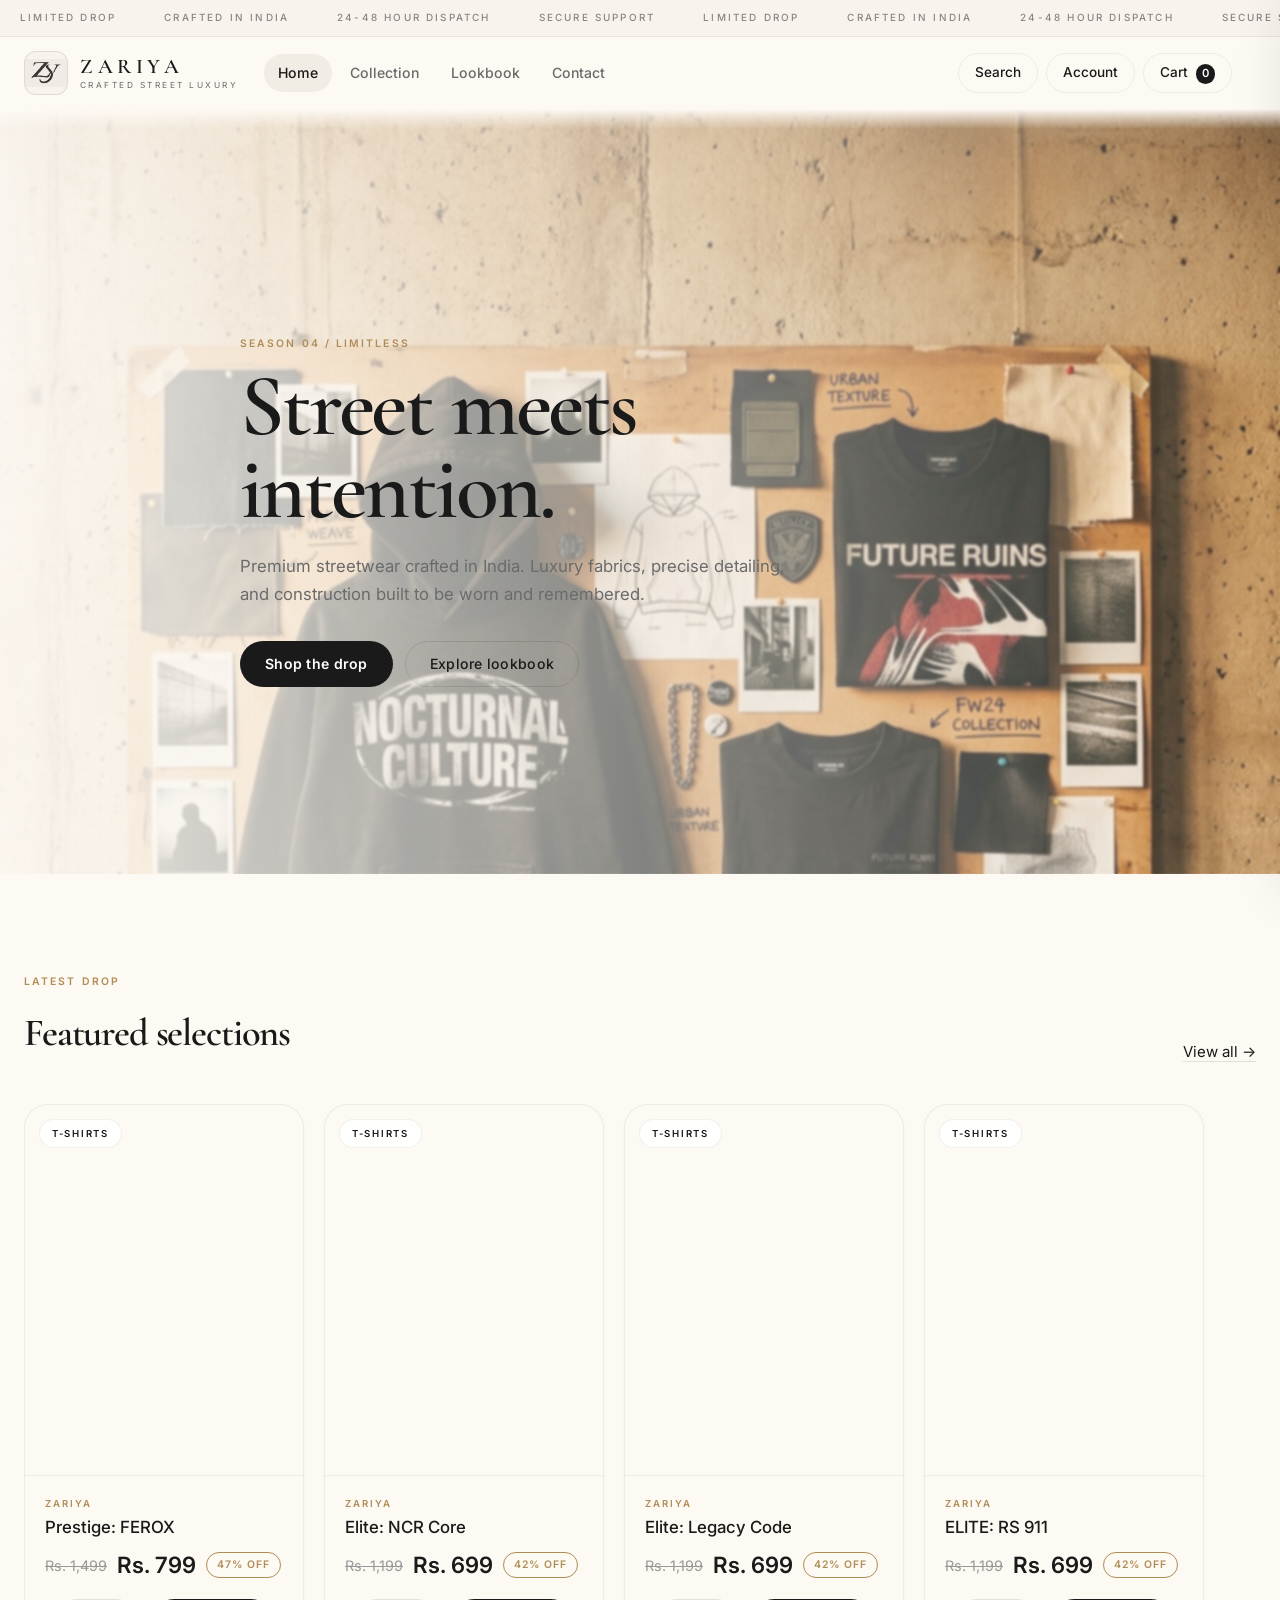
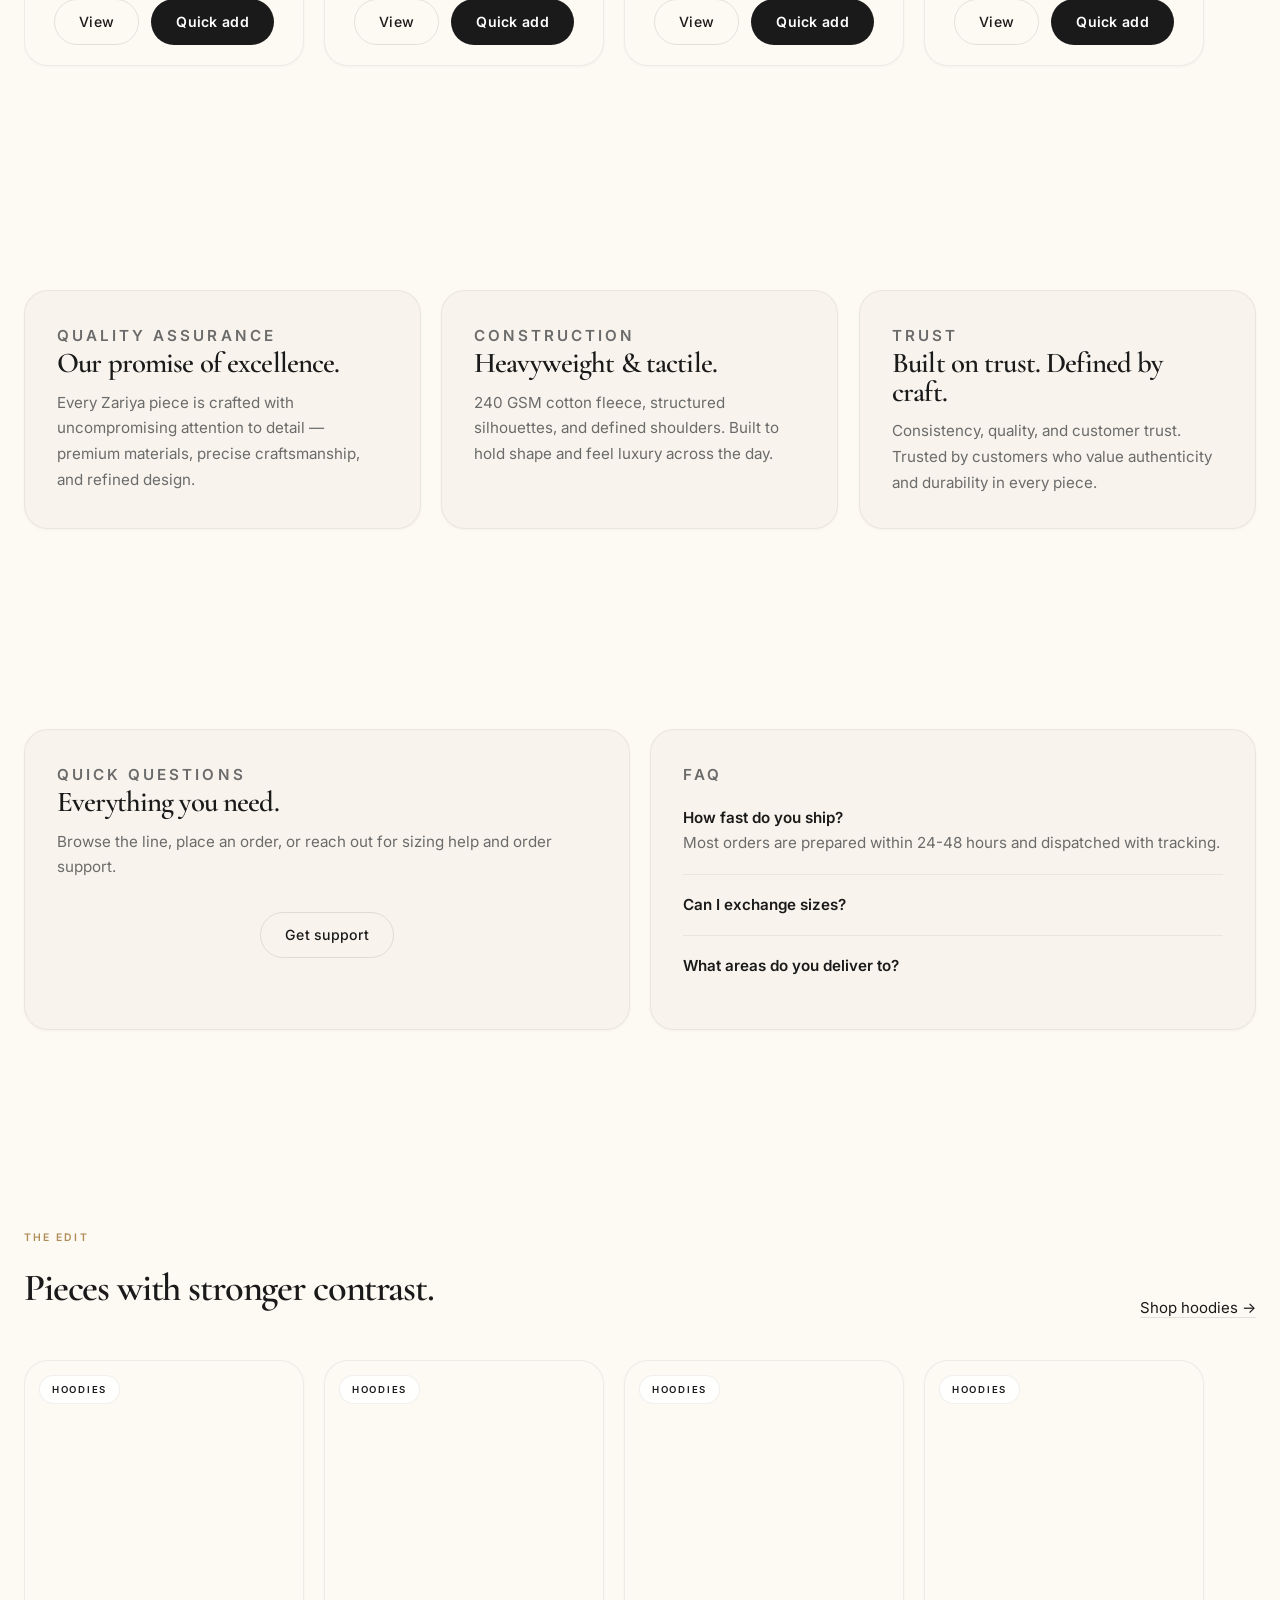
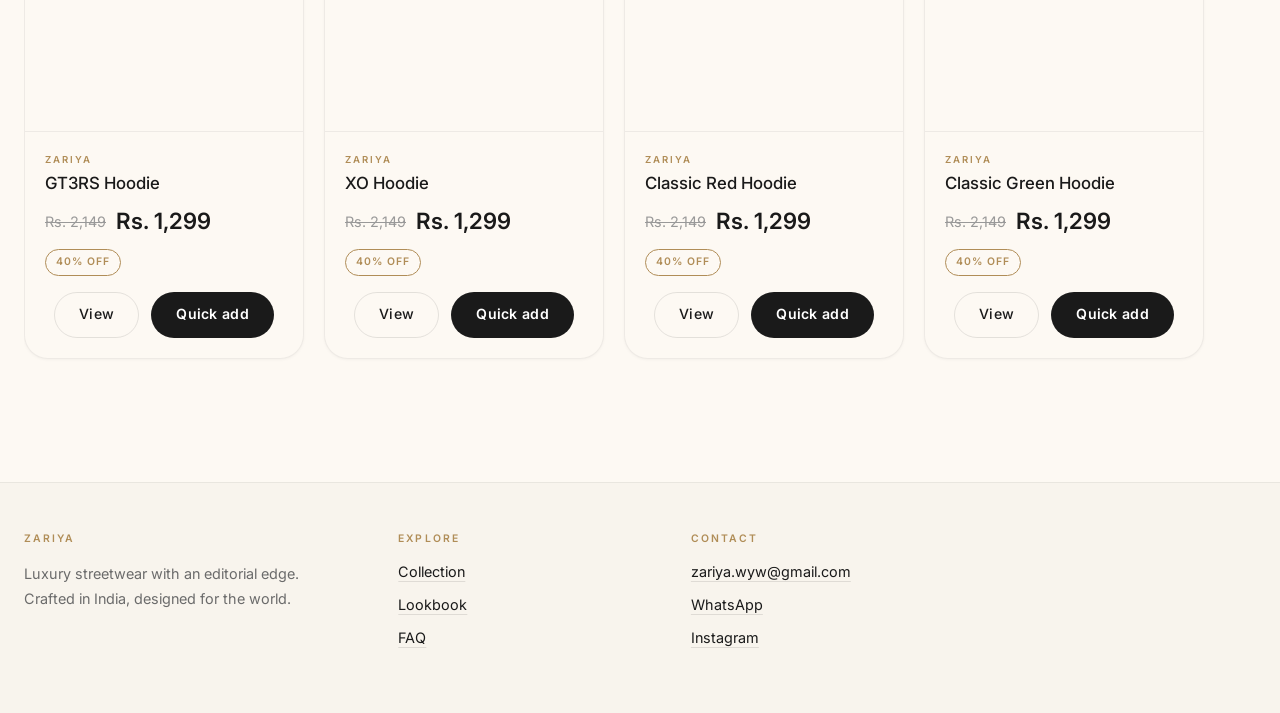
==== commit d084bf72: "Responsive redesign + product slider arrows" ====
--- a/website/static-clone/index.html
+++ b/website/static-clone/index.html
@@ -86,7 +86,15 @@
         <a class="text-link" href="collection.html">View all →</a>
       </div>
       <div class="container">
-        <div id="featured-grid" class="product-grid"></div>
+        <div class="slider-wrapper">
+          <button class="slider-arrow slider-arrow-left" type="button" data-slider="featured-grid" data-dir="left" aria-label="Scroll left">
+            <svg width="20" height="20" viewBox="0 0 24 24" fill="none" stroke="currentColor" stroke-width="2" stroke-linecap="round" stroke-linejoin="round"><path d="M15 18l-6-6 6-6"/></svg>
+          </button>
+          <div id="featured-grid" class="product-grid"></div>
+          <button class="slider-arrow slider-arrow-right" type="button" data-slider="featured-grid" data-dir="right" aria-label="Scroll right">
+            <svg width="20" height="20" viewBox="0 0 24 24" fill="none" stroke="currentColor" stroke-width="2" stroke-linecap="round" stroke-linejoin="round"><path d="M9 18l6-6-6-6"/></svg>
+          </button>
+        </div>
       </div>
     </section>
 
@@ -150,7 +158,15 @@
         <a class="text-link" href="collection.html?type=hoodie">Shop hoodies →</a>
       </div>
       <div class="container">
-        <div id="edit-grid" class="product-grid"></div>
+        <div class="slider-wrapper">
+          <button class="slider-arrow slider-arrow-left" type="button" data-slider="edit-grid" data-dir="left" aria-label="Scroll left">
+            <svg width="20" height="20" viewBox="0 0 24 24" fill="none" stroke="currentColor" stroke-width="2" stroke-linecap="round" stroke-linejoin="round"><path d="M15 18l-6-6 6-6"/></svg>
+          </button>
+          <div id="edit-grid" class="product-grid"></div>
+          <button class="slider-arrow slider-arrow-right" type="button" data-slider="edit-grid" data-dir="right" aria-label="Scroll right">
+            <svg width="20" height="20" viewBox="0 0 24 24" fill="none" stroke="currentColor" stroke-width="2" stroke-linecap="round" stroke-linejoin="round"><path d="M9 18l6-6-6-6"/></svg>
+          </button>
+        </div>
       </div>
     </section>
   </main>
@@ -212,6 +228,55 @@
         slides[current].classList.add('is-active');
       }, 4000);
     })();
+
+    // Product slider arrows
+    (function() {
+      const arrows = document.querySelectorAll('.slider-arrow');
+      if (!arrows.length) return;
+
+      function updateArrowVisibility(slider) {
+        const leftArrow = document.querySelector(`[data-slider="${slider.id}"][data-dir="left"]`);
+        const rightArrow = document.querySelector(`[data-slider="${slider.id}"][data-dir="right"]`);
+        if (!leftArrow || !rightArrow) return;
+
+        const scrollLeft = slider.scrollLeft;
+        const maxScroll = slider.scrollWidth - slider.clientWidth;
+
+        leftArrow.classList.toggle('is-hidden', scrollLeft <= 10);
+        rightArrow.classList.toggle('is-hidden', scrollLeft >= maxScroll - 10);
+      }
+
+      arrows.forEach(arrow => {
+        const sliderId = arrow.dataset.slider;
+        const direction = arrow.dataset.dir;
+        const slider = document.getElementById(sliderId);
+        if (!slider) return;
+
+        // Initial visibility check (delayed to allow products to render)
+        setTimeout(() => updateArrowVisibility(slider), 500);
+
+        // Update on scroll
+        slider.addEventListener('scroll', () => updateArrowVisibility(slider), { passive: true });
+
+        // Click handler
+        arrow.addEventListener('click', () => {
+          const cardWidth = slider.querySelector('.product-card')?.offsetWidth || 280;
+          const scrollAmount = cardWidth + 20; // card width + gap
+          const newPosition = direction === 'left' 
+            ? slider.scrollLeft - scrollAmount 
+            : slider.scrollLeft + scrollAmount;
+          
+          slider.scrollTo({ left: newPosition, behavior: 'smooth' });
+        });
+      });
+
+      // Update visibility on window resize
+      window.addEventListener('resize', () => {
+        document.querySelectorAll('.product-grid').forEach(slider => {
+          if (slider.id) updateArrowVisibility(slider);
+        });
+      }, { passive: true });
+    })();
   </script>
 </body>
 </html>
--- a/website/static-clone/styles.css
+++ b/website/static-clone/styles.css
@@ -75,12 +75,12 @@
 
 /* ===== LAYOUT ===== */
 .container {
-  width: min(1400px, calc(100% - 48px));
+  width: min(1400px, calc(100% - clamp(32px, 5vw, 48px)));
   margin: 0 auto;
 }
 
 .section {
-  padding: 100px 0;
+  padding: clamp(60px, 8vw, 100px) 0;
 }
 
 .section-tight {
@@ -727,11 +727,140 @@
   border-color: var(--line-strong);
 }
 
-/* ===== PRODUCT GRID ===== */
 .product-grid {
   display: grid;
   grid-template-columns: repeat(4, minmax(0, 1fr));
   gap: 20px;
+}
+
+/* Home Page Product Slider */
+[data-page="home"] .slider-wrapper {
+  position: relative;
+}
+
+[data-page="home"] .product-grid {
+  display: flex;
+  overflow-x: auto;
+  overflow-y: hidden;
+  scroll-snap-type: x mandatory;
+  scroll-behavior: smooth;
+  padding-bottom: 24px;
+  -webkit-overflow-scrolling: touch;
+  gap: 20px;
+  scrollbar-width: thin;
+}
+
+/* Slider Arrow Buttons */
+.slider-arrow {
+  position: absolute;
+  top: 50%;
+  transform: translateY(calc(-50% - 12px)); /* Offset for scrollbar */
+  z-index: 10;
+  display: flex;
+  align-items: center;
+  justify-content: center;
+  width: 48px;
+  height: 48px;
+  border: 1px solid var(--line-strong);
+  border-radius: 50%;
+  background: var(--bg);
+  color: var(--text);
+  cursor: pointer;
+  transition: all 0.3s var(--ease-out);
+  box-shadow: var(--shadow);
+}
+
+.slider-arrow:hover {
+  background: var(--text);
+  color: var(--bg);
+  border-color: var(--text);
+  transform: translateY(calc(-50% - 12px)) scale(1.08);
+  box-shadow: var(--shadow-lg);
+}
+
+.slider-arrow:active {
+  transform: translateY(calc(-50% - 12px)) scale(0.96);
+}
+
+.slider-arrow-left {
+  left: -24px;
+}
+
+.slider-arrow-right {
+  right: -24px;
+}
+
+.slider-arrow svg {
+  flex-shrink: 0;
+}
+
+/* Hide arrows when not needed (will be controlled by JS) */
+.slider-arrow.is-hidden {
+  opacity: 0;
+  pointer-events: none;
+}
+
+/* Mobile: position arrows inside */
+@media (max-width: 1180px) {
+  .slider-arrow-left {
+    left: 8px;
+  }
+  .slider-arrow-right {
+    right: 8px;
+  }
+  .slider-arrow {
+    background: rgba(253, 249, 243, 0.95);
+    backdrop-filter: blur(8px);
+  }
+}
+
+@media (max-width: 720px) {
+  .slider-arrow {
+    width: 40px;
+    height: 40px;
+  }
+  .slider-arrow svg {
+    width: 18px;
+    height: 18px;
+  }
+}
+
+@media (max-width: 480px) {
+  .slider-arrow {
+    width: 36px;
+    height: 36px;
+    box-shadow: 0 2px 12px rgba(0, 0, 0, 0.1);
+  }
+  .slider-arrow-left {
+    left: 4px;
+  }
+  .slider-arrow-right {
+    right: 4px;
+  }
+  .slider-arrow svg {
+    width: 16px;
+    height: 16px;
+  }
+}
+
+[data-page="home"] .product-grid::-webkit-scrollbar {
+  height: 6px;
+}
+
+[data-page="home"] .product-grid::-webkit-scrollbar-track {
+  background: var(--line);
+  border-radius: var(--radius-pill);
+}
+
+[data-page="home"] .product-grid::-webkit-scrollbar-thumb {
+  background: var(--text);
+  border-radius: var(--radius-pill);
+}
+
+[data-page="home"] .product-grid > * {
+  flex: 0 0 auto;
+  width: 280px;
+  scroll-snap-align: start;
 }
 
 .product-card {
@@ -2003,6 +2132,20 @@
     grid-template-columns: 1fr;
   }
 
+  .filter-stack {
+    display: flex;
+    overflow-x: auto;
+    padding-bottom: 8px;
+    -webkit-overflow-scrolling: touch;
+    gap: 8px;
+  }
+
+  .filter-stack .chip {
+    width: auto;
+    white-space: nowrap;
+    flex: 0 0 auto;
+  }
+
   .search-result {
     grid-template-columns: 1fr;
   }
@@ -2052,6 +2195,11 @@
     display: none;
   }
 
+  .header-actions button[data-action="search"],
+  .header-actions button[data-action="account"] {
+    display: none;
+  }
+
   .header-actions button {
     padding: 6px 12px;
     font-size: 0.82rem;
@@ -2077,6 +2225,10 @@
 
   .hero-slideshow .hero-actions {
     justify-content: center;
+  }
+
+  .hero-slide {
+    background-position: center center;
   }
 
   .hero-overlay {
@@ -2098,7 +2250,6 @@
     font-size: 0.95rem;
   }
 
-  .product-grid,
   .editorial-grid,
   .location-grid,
   .faq-grid,
@@ -2109,6 +2260,10 @@
   .product-grid {
     grid-template-columns: repeat(2, minmax(0, 1fr));
     gap: 12px;
+  }
+  
+  [data-page="home"] .product-grid > * {
+    width: 240px;
   }
 
   .product-gallery-main {
@@ -2143,12 +2298,64 @@
 
   .checkout-layout {
     grid-template-columns: 1fr;
+    gap: 24px;
+  }
+
+  /* Checkout Summary becomes first on mobile for better UX */
+  .checkout-summary-col {
+    position: static;
+    order: -1;
+  }
+
+  .checkout-summary {
+    padding: 20px;
+  }
+
+  /* Checkout form field enhancements */
+  .checkout-section .field input,
+  .checkout-section .field select,
+  .checkout-section .field textarea {
+    min-height: 48px;
+    padding: 14px 16px;
+    font-size: 16px; /* Prevent iOS zoom */
+  }
+
+  .checkout-section .field-grid {
+    gap: 12px;
+  }
+
+  /* Contact form enhancements */
+  .contact-form .field input,
+  .contact-form .field select,
+  .contact-form .field textarea {
+    min-height: 48px;
+    padding: 14px 16px;
+    font-size: 16px;
+  }
+
+  .contact-form textarea {
+    min-height: 140px;
+  }
+
+  .contact-form .button {
+    width: 100%;
+    min-height: 50px;
+  }
+
+  /* Contact layout stacking */
+  .contact-side {
+    gap: 14px;
+  }
+
+  .contact-side .panel {
+    padding: 20px;
   }
 }
 
 @media (max-width: 480px) {
   .product-grid {
-    grid-template-columns: 1fr;
+    grid-template-columns: repeat(2, minmax(0, 1fr));
+    gap: 8px;
   }
 
   .hero-copy h1 {
@@ -2163,10 +2370,614 @@
   }
 
   .card-actions {
+    flex-direction: row;
+    flex-wrap: nowrap;
+    gap: 6px;
+  }
+
+  .card-actions .button {
+    flex: 1;
+    min-width: 0;
+    padding: 0 10px;
+    font-size: 0.75rem;
+  }
+}
+
+/* ===== ENHANCED RESPONSIVE SYSTEM (Samsung S20 Ultra + Premium Mobile) ===== */
+
+/* 
+ * Target devices:
+ * - Samsung S20 Ultra: 384px @ 3.5x
+ * - iPhone SE: 375px @ 2x  
+ * - iPhone 15 Pro: 393px @ 3x
+ * - Small Android: 360px
+ */
+
+/* Touch Target Enhancement - Global */
+@media (max-width: 940px) {
+  /* Ensure minimum 44px touch targets for accessibility */
+  .button,
+  .chip,
+  .size-button,
+  .header-actions button,
+  .menu-toggle,
+  .qty button,
+  summary,
+  .mobile-menu-links a,
+  .radio-option {
+    min-height: 44px;
+  }
+
+  .qty button {
+    width: 36px;
+    height: 36px;
+    font-size: 1rem;
+  }
+
+  .chip,
+  .size-button {
+    padding: 12px 18px;
+  }
+
+  /* Improve tap spacing for form elements */
+  .field input,
+  .field select,
+  .field textarea,
+  .contact-form input,
+  .contact-form select,
+  .contact-form textarea {
+    min-height: 48px;
+    padding: 14px 16px;
+    font-size: 16px; /* Prevents iOS zoom on focus */
+  }
+
+  .radio-option {
+    padding: 14px 16px;
+    gap: 14px;
+  }
+
+  .radio-option input[type="radio"] {
+    width: 22px;
+    height: 22px;
+  }
+}
+
+/* Marquee Mobile Readability */
+@media (max-width: 720px) {
+  .marquee-track {
+    font-size: 0.68rem;
+    letter-spacing: 0.18em;
+    gap: 32px;
+    animation-duration: 22s; /* Slightly slower for readability */
+  }
+
+  .announcement-bar .marquee-track {
+    padding: 12px 16px;
+  }
+}
+
+/* Samsung S20 Ultra / Small Mobile Breakpoint (412px and below) */
+@media (max-width: 412px) {
+  /* Fluid container with tighter margins */
+  .container {
+    width: calc(100% - 24px);
+  }
+
+  /* Section spacing adjustment */
+  .section {
+    padding: 48px 0;
+  }
+
+  .section-tight {
+    padding: 20px 0;
+  }
+
+  /* Typography scale-down for narrow screens */
+  .hero-copy h1,
+  .collection-hero h1,
+  .contact-hero h1 {
+    font-size: clamp(2rem, 11vw, 2.8rem);
+    line-height: 1;
+  }
+
+  .section-head h2 {
+    font-size: clamp(1.5rem, 6vw, 2rem);
+  }
+
+  .panel h2,
+  .editorial-card h3 {
+    font-size: 1.5rem;
+  }
+
+  .product-summary h1 {
+    font-size: clamp(2rem, 8vw, 2.8rem);
+  }
+
+  /* Hero Slideshow Portrait Optimization */
+  .hero-slideshow {
+    min-height: 65vh;
+  }
+
+  .hero-slide {
+    background-position: center 20%; /* Show more of the product/subject */
+  }
+
+  .hero-overlay {
+    background: linear-gradient(
+      180deg,
+      rgba(253, 249, 243, 0.98) 0%,
+      rgba(253, 249, 243, 0.85) 50%,
+      rgba(253, 249, 243, 0.4) 100%
+    );
+  }
+
+  .hero-text {
+    font-size: 0.9rem;
+    line-height: 1.6;
+  }
+
+  /* Product Grid - Maintain 2-column with refined spacing */
+  .product-grid {
+    grid-template-columns: repeat(2, minmax(0, 1fr));
+    gap: 10px;
+  }
+
+  /* Product Card Adjustments */
+  .product-card-media {
+    aspect-ratio: 3 / 4; /* Maintain premium aspect ratio */
+  }
+
+  .product-card-body {
+    padding: 14px 12px;
+  }
+
+  .product-title {
+    font-size: 0.92rem;
+    line-height: 1.25;
+  }
+
+  .vendor {
+    font-size: 0.55rem;
+    margin-bottom: 4px;
+  }
+
+  .price {
+    font-size: 1.15rem;
+  }
+
+  .old-price {
+    font-size: 0.82rem;
+  }
+
+  .badge {
+    font-size: 0.58rem;
+    padding: 3px 8px;
+  }
+
+  .product-card-badge {
+    top: 10px;
+    left: 10px;
+    padding: 5px 10px;
+    font-size: 0.55rem;
+  }
+
+  .product-card-art span {
+    font-size: 1.3rem;
+    left: 12px;
+    bottom: 12px;
+    max-width: 80%;
+  }
+
+  /* Card actions full width stacked */
+  .card-actions {
+    gap: 6px;
+    margin-top: 12px;
+    flex-wrap: nowrap;
+  }
+
+  .card-actions .button {
+    min-height: 40px;
+    font-size: 0.72rem;
+    padding: 0 8px;
+    flex: 1;
+  }
+
+  /* Panels and cards tighter padding */
+  .panel,
+  .editorial-card,
+  .filter-panel,
+  .collection-hero-panel,
+  .contact-form {
+    padding: 20px;
+    border-radius: 16px;
+  }
+
+  /* Editorial grid single column */
+  .editorial-grid {
+    gap: 14px;
+  }
+
+  .editorial-card p,
+  .panel p {
+    font-size: 0.88rem;
+  }
+
+  /* Split grid adjustment */
+  .split-grid {
+    gap: 14px;
+  }
+
+  /* Header adjustments */
+  .header-row {
+    min-height: 56px;
+    gap: 10px;
+  }
+
+  .logo-mark {
+    width: 32px;
+    height: 32px;
+    border-radius: 8px;
+  }
+
+  .logo-title {
+    font-size: 0.95rem;
+    letter-spacing: 0.12em;
+  }
+
+  .header-actions button {
+    padding: 8px 12px;
+    font-size: 0.78rem;
+    min-height: 38px;
+  }
+
+  .menu-toggle {
+    padding: 8px 14px;
+    min-height: 38px;
+  }
+
+  /* Marquee readability on small screens */
+  .marquee-track {
+    font-size: 0.65rem;
+    letter-spacing: 0.16em;
+    gap: 28px;
+  }
+
+  /* Product page gallery */
+  .product-gallery-main {
+    min-height: 320px;
+    border-radius: 16px;
+  }
+
+  .gallery-main-label {
+    font-size: 2rem;
+    left: 20px;
+    bottom: 20px;
+  }
+
+  .product-summary {
+    padding: 18px;
+    border-radius: 16px;
+  }
+
+  /* Meta grid compact */
+  .meta-grid {
+    gap: 8px;
+    margin: 18px 0;
+  }
+
+  .meta-grid div {
+    padding: 12px 14px;
+    border-radius: 12px;
+  }
+
+  .meta-grid span {
+    font-size: 0.65rem;
+    margin-bottom: 4px;
+  }
+
+  .meta-grid strong {
+    font-size: 0.88rem;
+  }
+
+  /* Size options */
+  .size-options {
+    gap: 8px;
+  }
+
+  .size-button {
+    padding: 10px 14px;
+    font-size: 0.82rem;
+  }
+
+  /* Quantity control */
+  .quantity-control {
+    padding: 4px;
+    gap: 10px;
+  }
+
+  .quantity-control button {
+    padding: 8px 14px;
+    min-height: 40px;
+  }
+
+  /* Action buttons */
+  .action-row {
+    gap: 10px;
+    margin-top: 24px;
+  }
+
+  .action-row .button {
+    min-height: 48px;
+    font-size: 0.88rem;
+  }
+
+  /* Product details accordion */
+  .product-details details {
+    padding: 14px 0;
+  }
+
+  .product-details summary {
+    font-size: 0.88rem;
+  }
+
+  /* Collection toolbar */
+  .collection-toolbar {
+    gap: 12px;
+  }
+
+  .search-field input,
+  .sort-field select {
+    font-size: 16px; /* Prevent iOS zoom */
+  }
+
+  /* Filter chips horizontal scroll */
+  .filter-stack {
+    gap: 6px;
+    padding-bottom: 6px;
+  }
+
+  .chip {
+    padding: 10px 14px;
+    font-size: 0.82rem;
+  }
+
+  /* Results bar */
+  .results-bar {
     flex-direction: column;
-  }
-
-  .card-actions .button {
+    align-items: start;
+    gap: 8px;
+  }
+
+  /* Contact layout */
+  .contact-form .field-grid {
+    gap: 10px;
+  }
+
+  .support-links a {
+    padding: 8px 0;
+  }
+
+  /* Footer compact */
+  .footer-grid {
+    gap: 28px;
+    padding: 32px 0 40px;
+  }
+
+  .footer-copy {
+    font-size: 0.85rem;
+  }
+
+  .footer-links {
+    font-size: 0.85rem;
+    gap: 8px;
+  }
+
+  /* FAQ items */
+  .faq-grid details.panel {
+    padding: 20px;
+  }
+
+  .faq-grid details.panel summary {
+    font-size: 0.92rem;
+  }
+
+  /* Side drawer mobile */
+  .side-drawer {
+    padding: 20px;
     width: 100%;
   }
-}
+
+  .drawer-head h2 {
+    font-size: 1.5rem;
+  }
+
+  .drawer-item {
+    grid-template-columns: 70px minmax(0, 1fr);
+    gap: 12px;
+    padding: 12px;
+  }
+
+  .drawer-item-art {
+    min-height: 90px;
+  }
+
+  .drawer-item h4 {
+    font-size: 0.88rem;
+  }
+
+  .drawer-item p {
+    font-size: 0.82rem;
+  }
+
+  /* Modal refinements */
+  .modal-shell {
+    padding: 16px;
+  }
+
+  .modal-card {
+    padding: 24px;
+    border-radius: 18px;
+    max-height: calc(100vh - 32px);
+  }
+
+  .modal-card h2 {
+    font-size: 1.5rem;
+  }
+
+  /* Mobile menu */
+  .mobile-menu-inner {
+    padding: 24px 20px;
+    gap: 20px;
+    border-radius: 18px;
+  }
+
+  .mobile-menu-links {
+    font-size: 1rem;
+    gap: 12px;
+  }
+
+  /* Toast positioning */
+  .toast {
+    bottom: 20px;
+    left: 16px;
+    right: 16px;
+    transform: translateX(0) translateY(12px);
+    text-align: center;
+  }
+
+  .toast.is-visible {
+    transform: translateX(0) translateY(0);
+  }
+
+  /* Checkout page mobile */
+  .checkout-hero h1 {
+    font-size: clamp(1.6rem, 6vw, 2.2rem);
+  }
+
+  .checkout-section {
+    margin-bottom: 24px;
+    padding-bottom: 24px;
+  }
+
+  .checkout-section h3 {
+    font-size: 1.1rem;
+    margin-bottom: 14px;
+  }
+
+  .checkout-summary {
+    padding: 20px;
+  }
+
+  .summary-row {
+    font-size: 0.85rem;
+    padding: 8px 0;
+  }
+
+  .summary-final {
+    font-size: 1rem;
+  }
+
+  /* Eyebrow text scaling */
+  .eyebrow {
+    font-size: 0.6rem;
+    letter-spacing: 0.18em;
+    margin-bottom: 10px;
+  }
+
+  /* Splash screen */
+  .splash-text {
+    font-size: clamp(2rem, 10vw, 3rem);
+    letter-spacing: 0.25em;
+  }
+
+  .splash-logo {
+    width: 52px;
+    height: 52px;
+  }
+
+  .splash-subtitle {
+    font-size: 0.62rem;
+    letter-spacing: 0.3em;
+  }
+}
+
+/* Extra small screens (360px and below) */
+@media (max-width: 360px) {
+  .container {
+    width: calc(100% - 20px);
+  }
+
+  .hero-copy h1,
+  .collection-hero h1,
+  .contact-hero h1 {
+    font-size: 1.8rem;
+  }
+
+  .product-grid {
+    gap: 8px;
+  }
+
+  .product-card-body {
+    padding: 12px 10px;
+  }
+
+  .product-title {
+    font-size: 0.85rem;
+  }
+
+  .price {
+    font-size: 1.05rem;
+  }
+
+  .header-actions button {
+    padding: 6px 10px;
+    font-size: 0.75rem;
+  }
+
+  .panel,
+  .editorial-card {
+    padding: 16px;
+  }
+
+  .button {
+    padding: 0 18px;
+    font-size: 0.82rem;
+  }
+}
+
+/* Landscape mobile optimization */
+@media (max-height: 500px) and (orientation: landscape) {
+  .hero-slideshow {
+    min-height: 90vh;
+  }
+
+  .hero-slide {
+    background-position: center center;
+  }
+
+  .splash-screen {
+    flex-direction: row;
+    gap: 32px;
+  }
+
+  .splash-text {
+    font-size: 2rem;
+  }
+
+  .splash-logo {
+    width: 48px;
+    height: 48px;
+  }
+}
+
+/* High DPI screen adjustments for crisp rendering */
+@media (-webkit-min-device-pixel-ratio: 2), (min-resolution: 192dpi) {
+  .product-card,
+  .panel,
+  .editorial-card,
+  .modal-card,
+  .side-drawer {
+    -webkit-font-smoothing: antialiased;
+    -moz-osx-font-smoothing: grayscale;
+  }
+}
